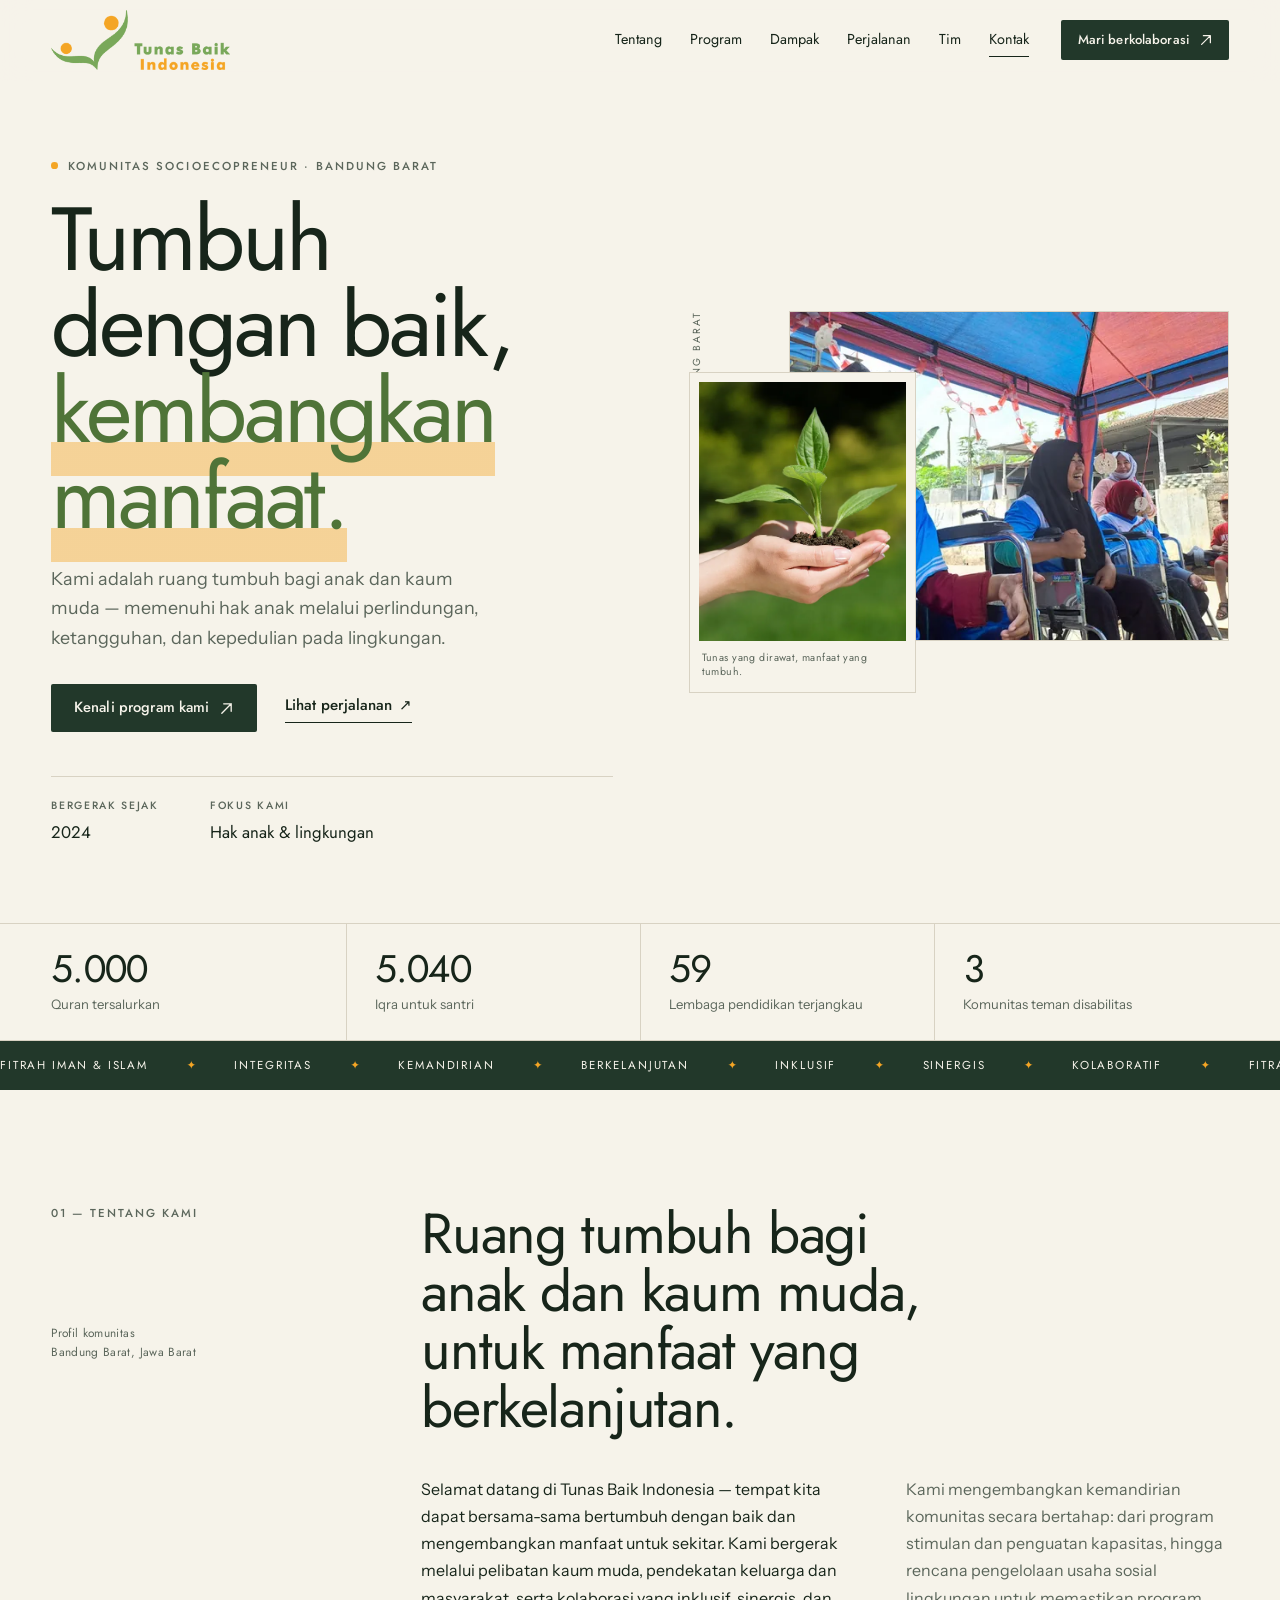
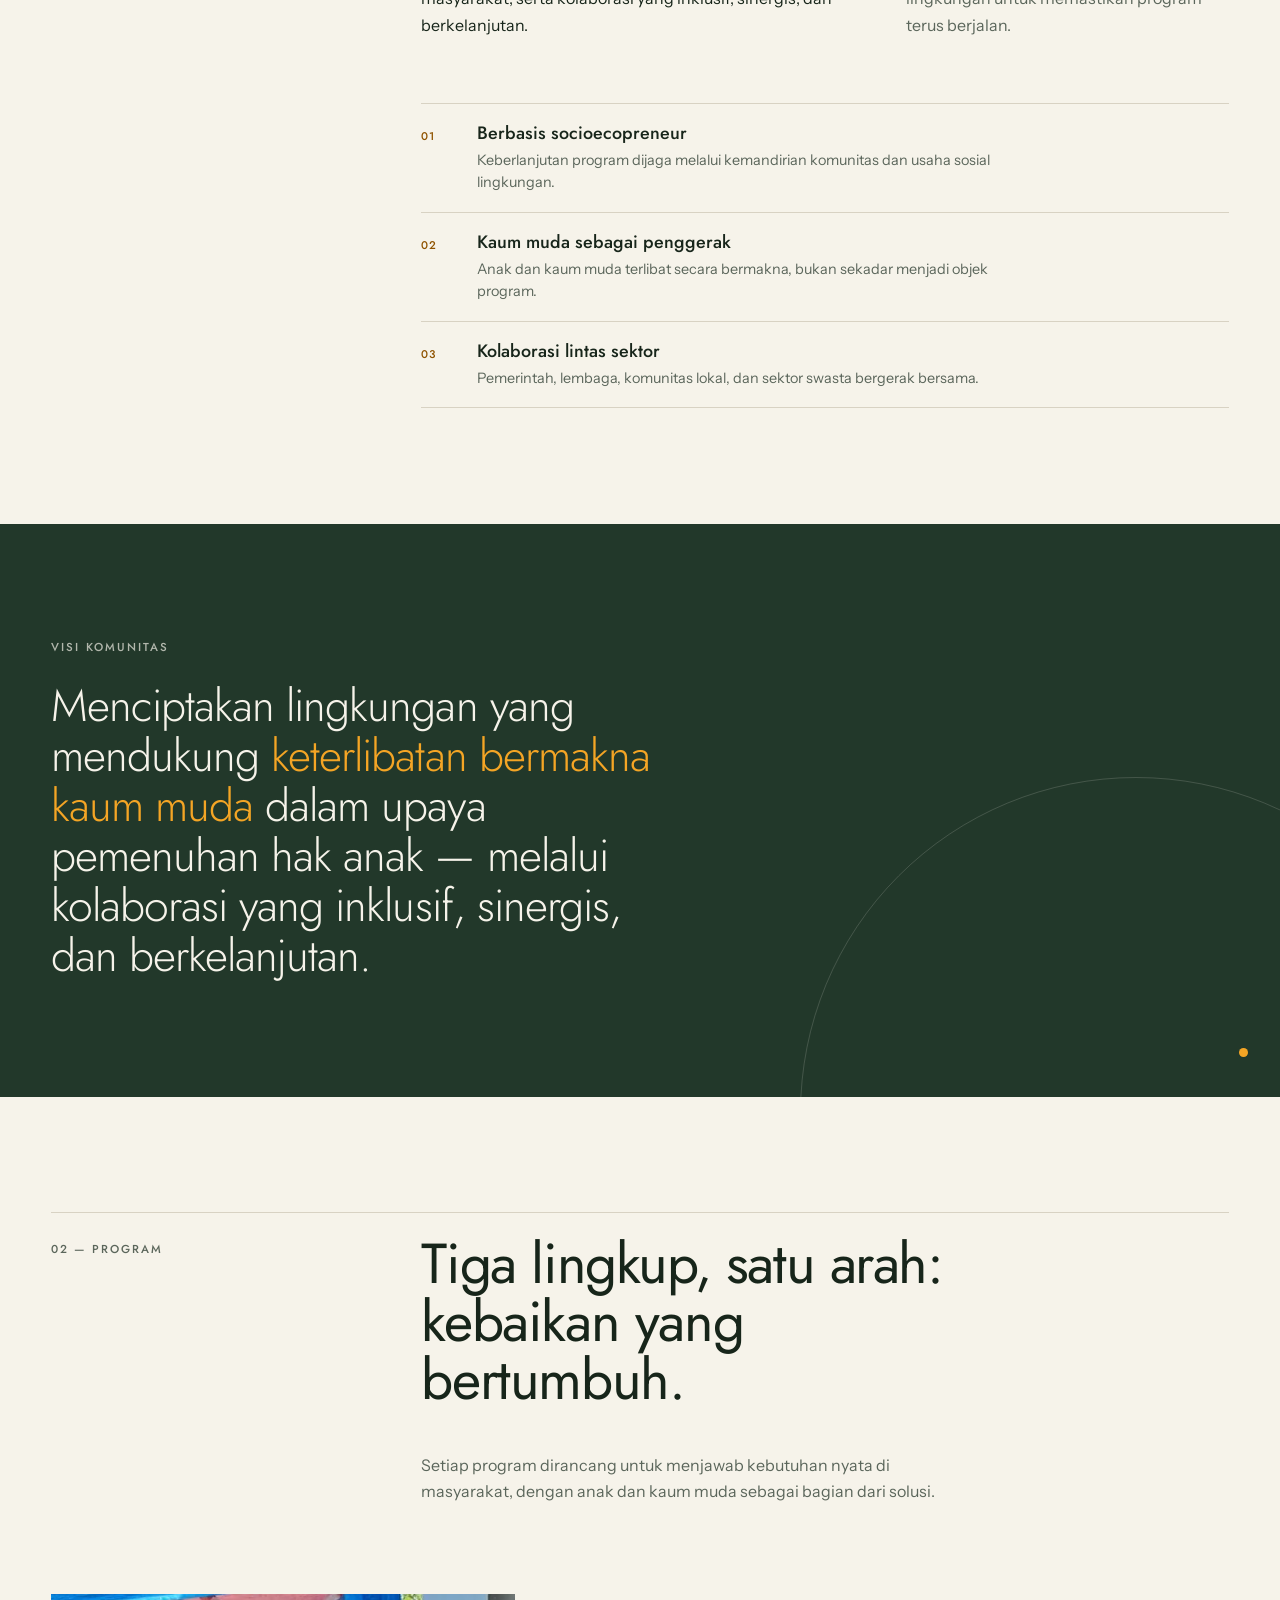
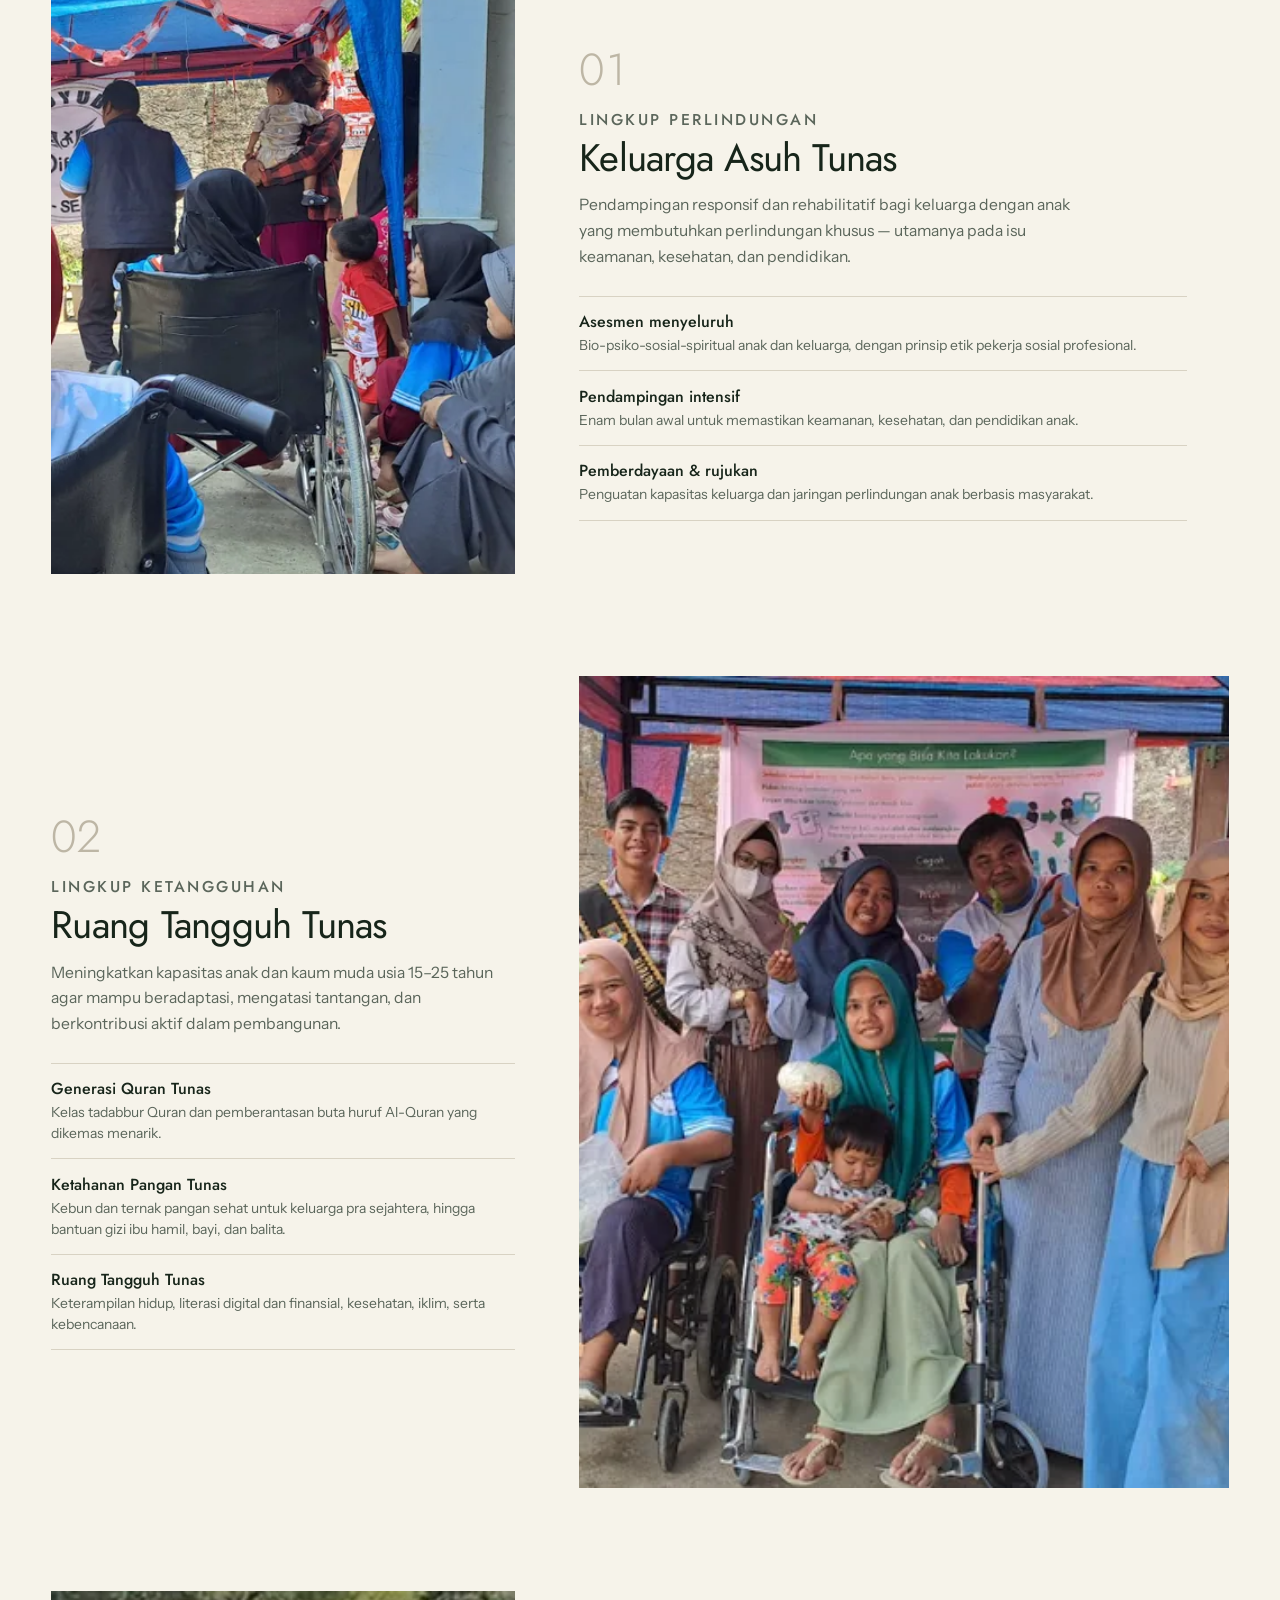
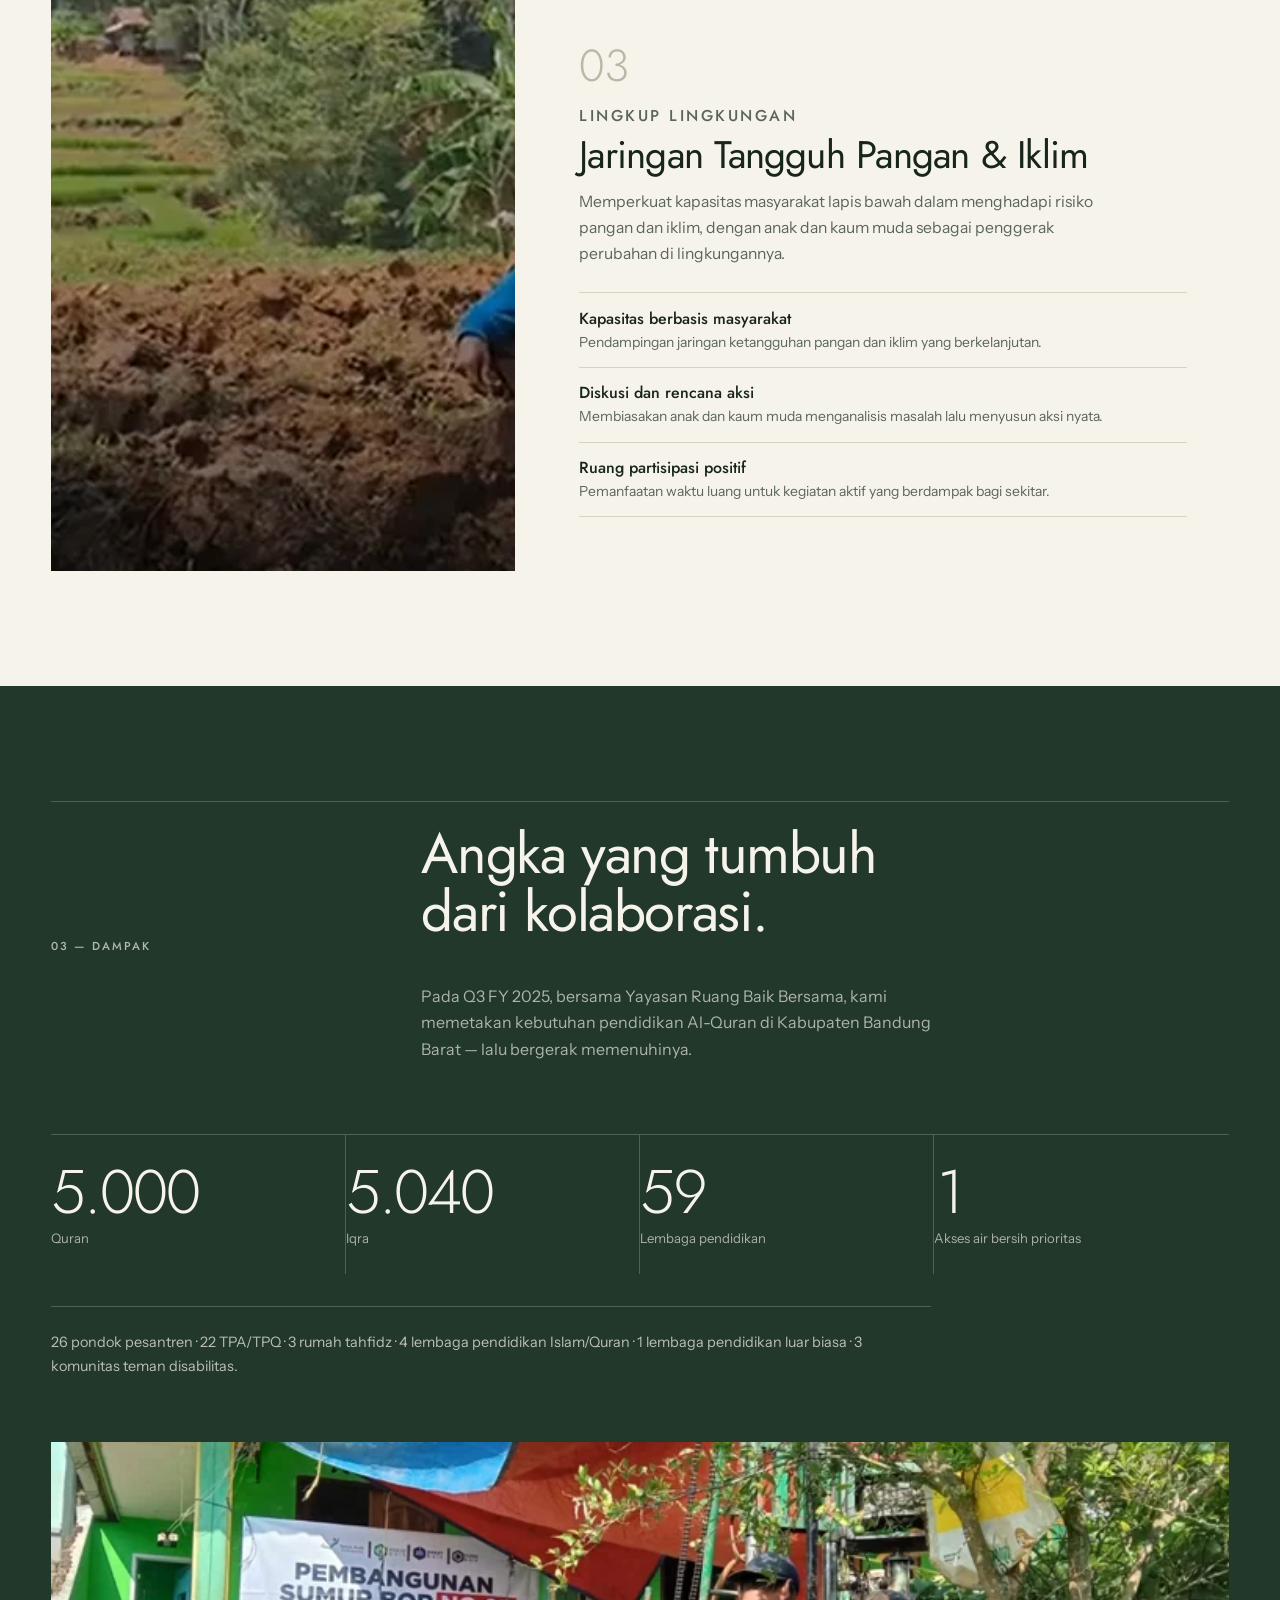
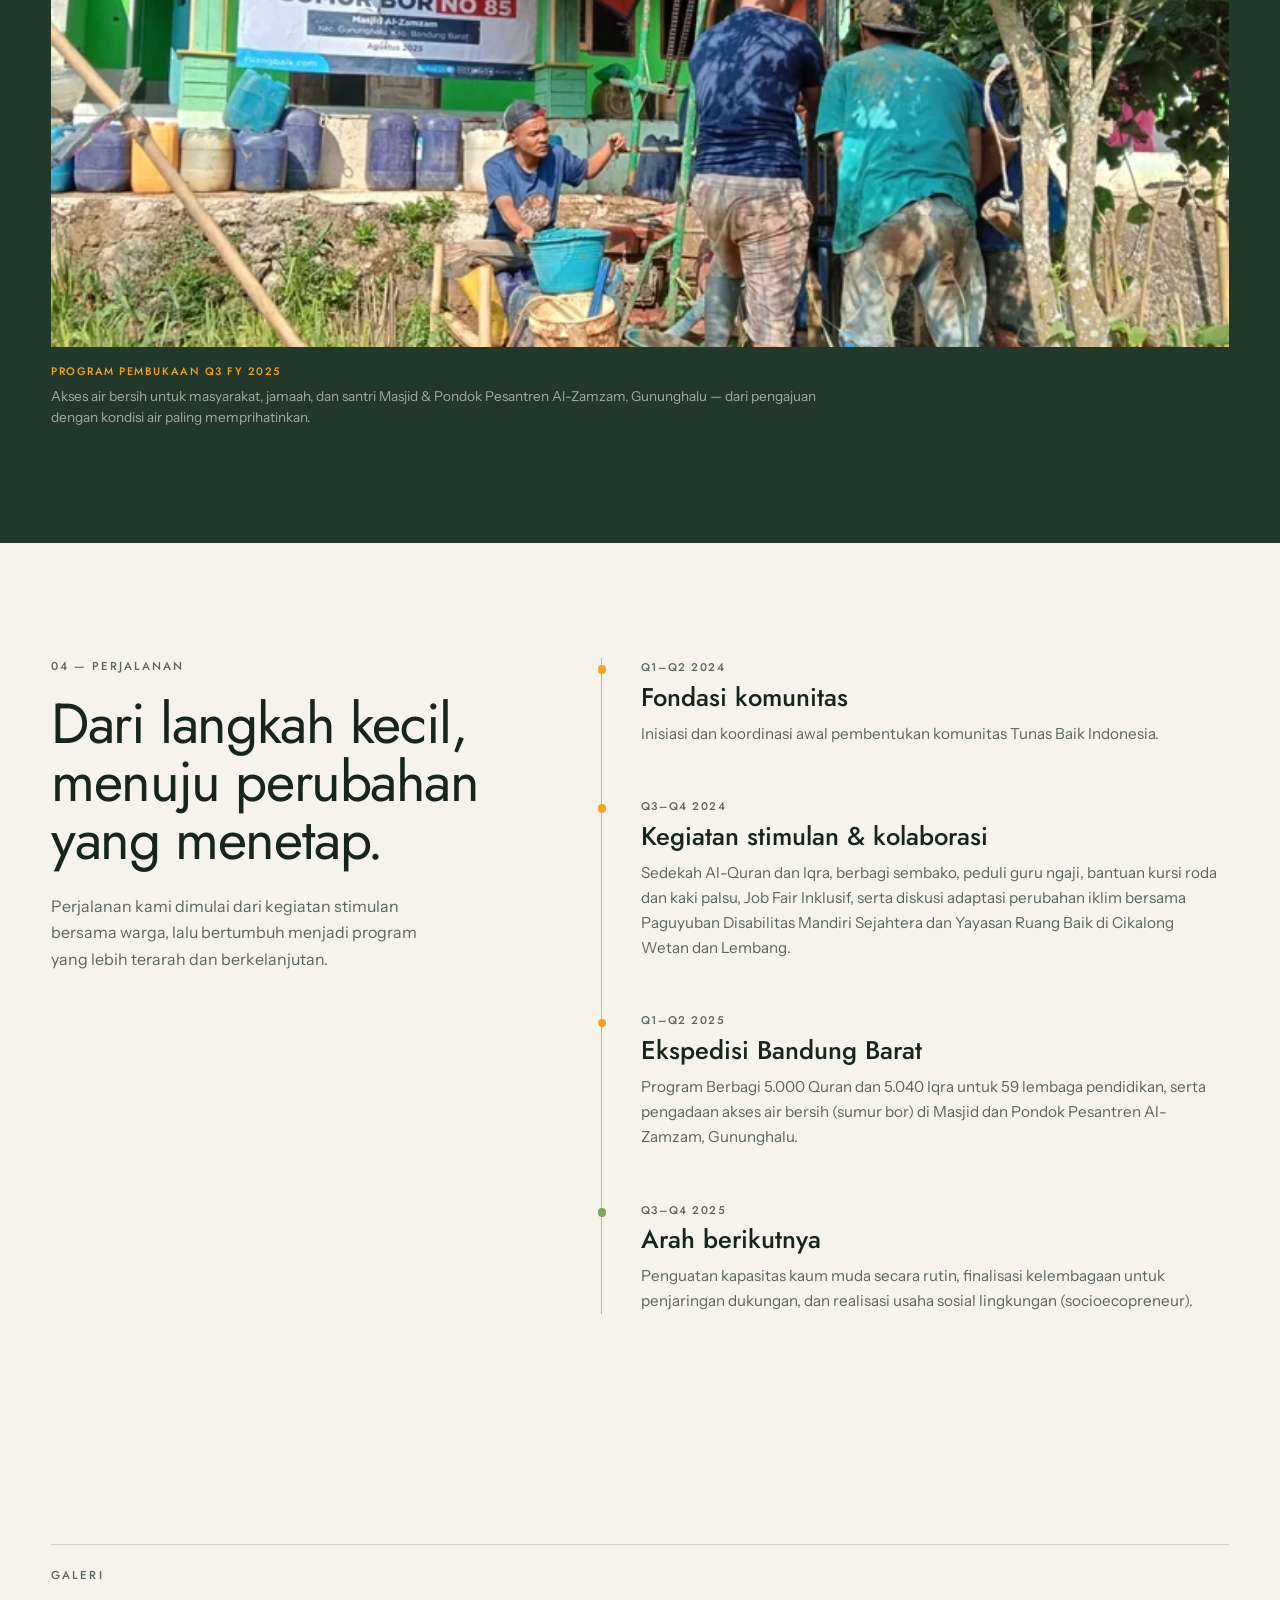
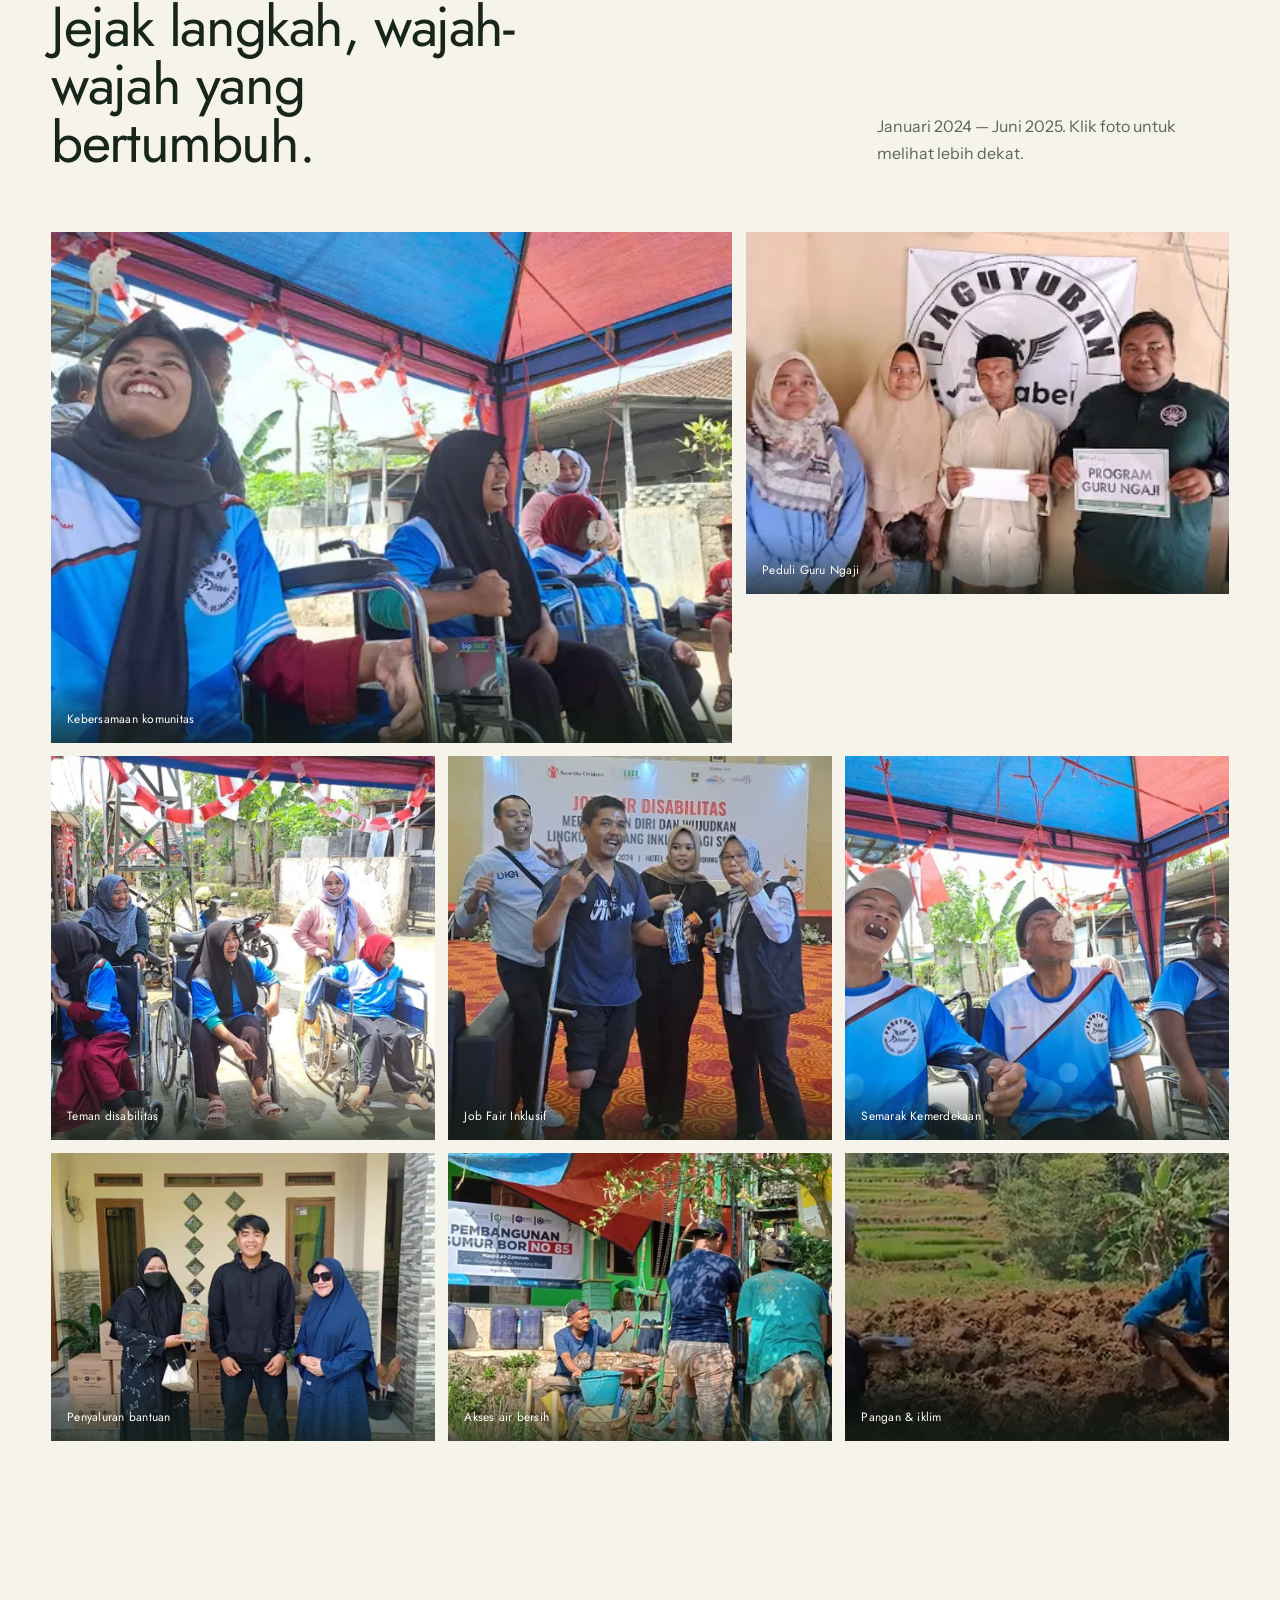
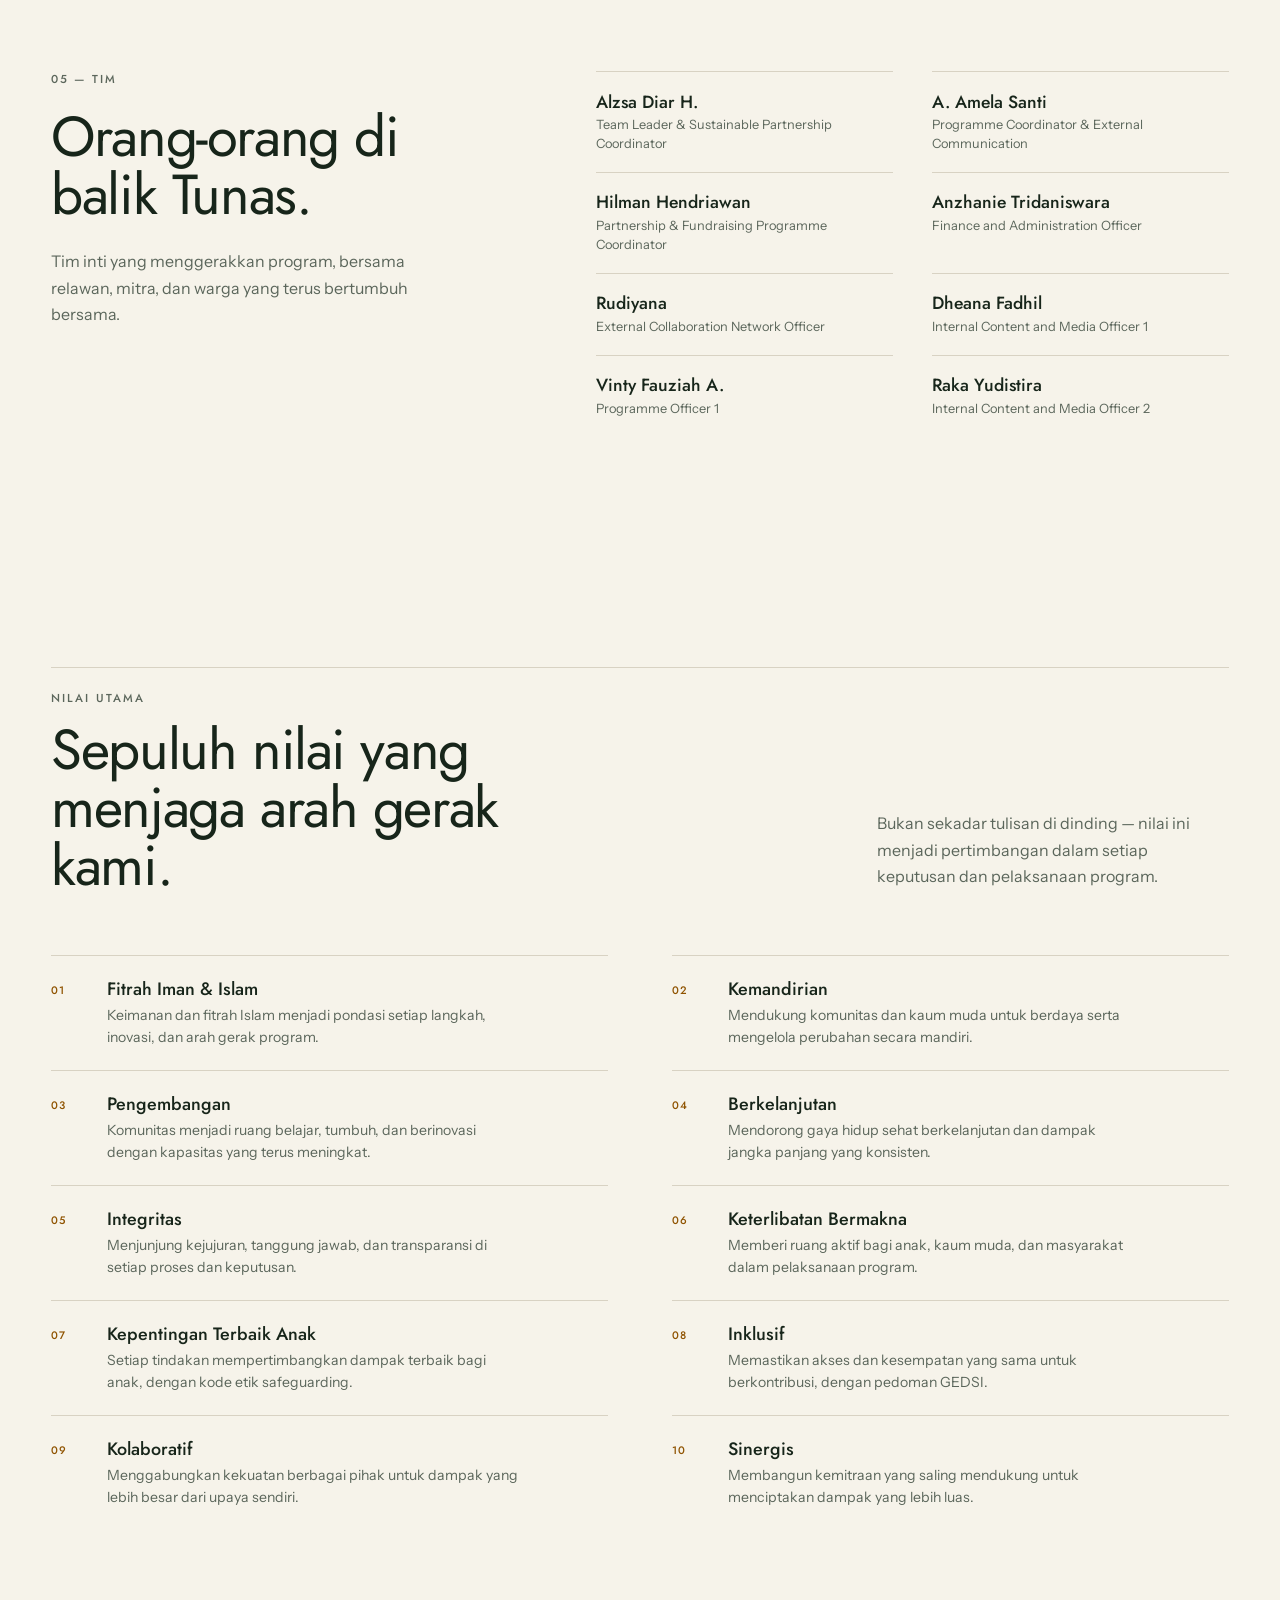
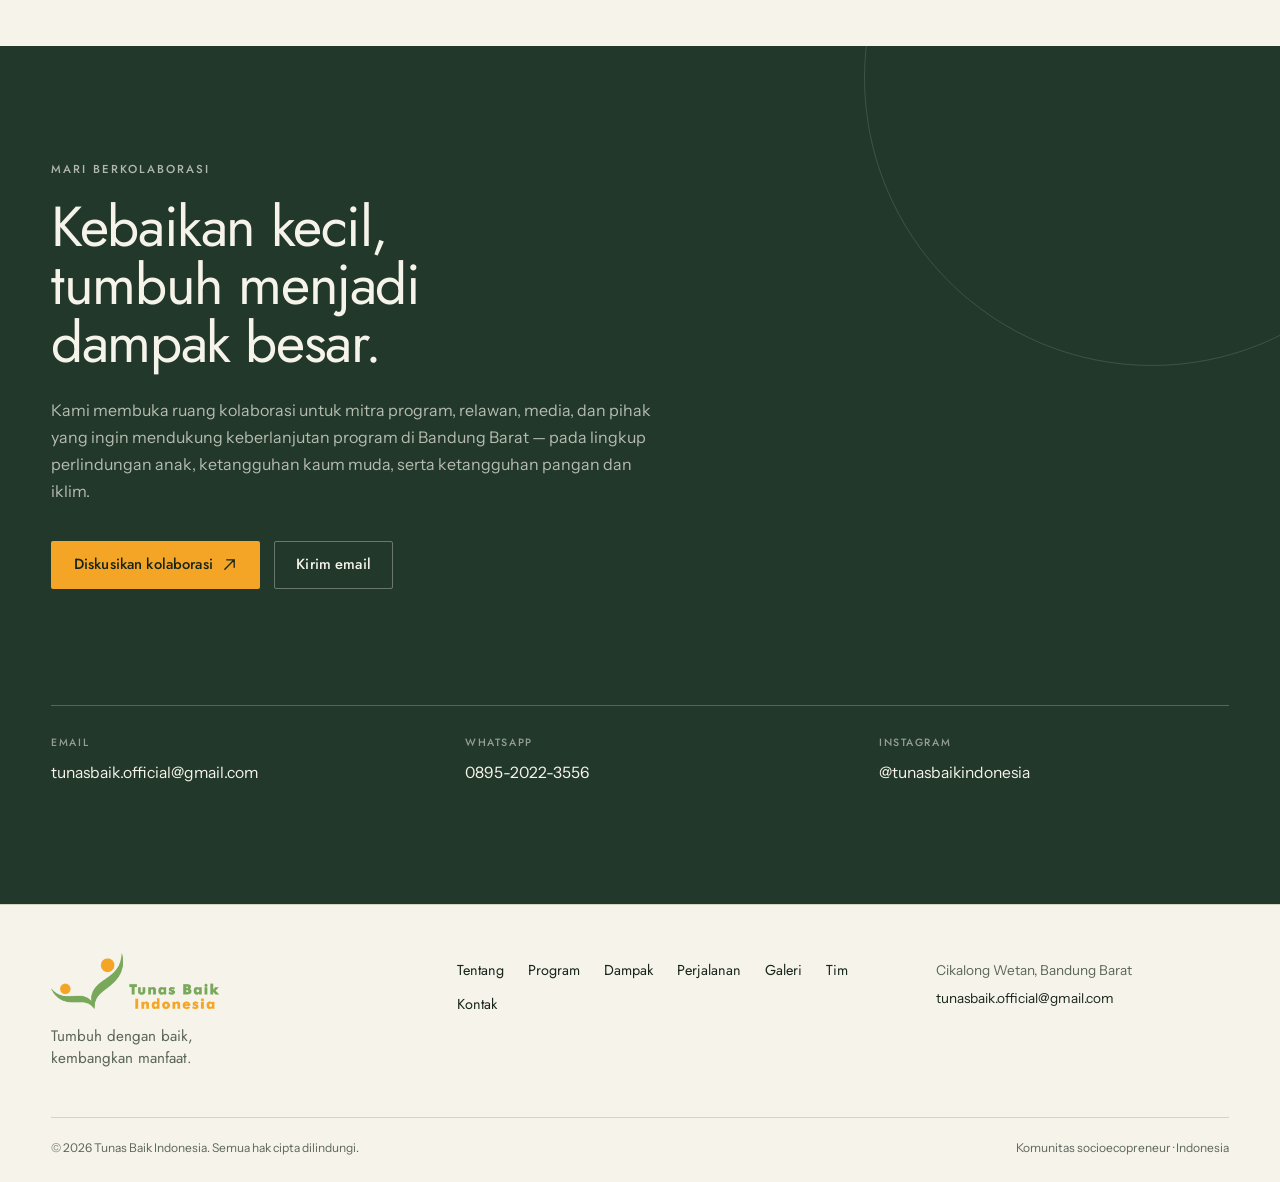
==== public/index.html @ ac9ce1c0 "first commit" ====
<!doctype html>
<html lang="id">
<head>
  <meta charset="utf-8">
  <meta name="viewport" content="width=device-width, initial-scale=1">
  <title>Tunas Baik Indonesia — Tumbuh dengan baik, kembangkan manfaat</title>
  <meta name="description" content="Tunas Baik Indonesia adalah komunitas berbasis socioecopreneur yang memenuhi hak anak di lingkup perlindungan, ketangguhan, dan lingkungan melalui pelibatan bermakna kaum muda di Bandung Barat.">
  <meta name="theme-color" content="#22382a">
  <meta name="author" content="Tunas Baik Indonesia">

  <meta property="og:type" content="website">
  <meta property="og:locale" content="id_ID">
  <meta property="og:title" content="Tunas Baik Indonesia — Tumbuh dengan baik, kembangkan manfaat">
  <meta property="og:description" content="Ruang tumbuh bagi anak dan kaum muda untuk manfaat yang berkelanjutan di Bandung Barat.">
  <meta property="og:image" content="assets/images/hero-main.webp">
  <meta name="twitter:card" content="summary_large_image">

  <link rel="icon" href="assets/icons/favicon.png" type="image/png">
  <link rel="apple-touch-icon" href="assets/icons/apple-touch-icon.png">
  <link rel="preload" href="assets/fonts/jost-latin.woff2" as="font" type="font/woff2" crossorigin>
  <link rel="preload" href="assets/fonts/instrument-sans-latin.woff2" as="font" type="font/woff2" crossorigin>
  <link rel="stylesheet" href="styles.css">
  <script>document.documentElement.classList.add('js');</script>
  <noscript>
    <style>
      @media (max-width: 960px) {
        .site-header { position: static; }
        .header-inner { height: auto; flex-wrap: wrap; padding-block: 0.9rem; }
        .nav {
          position: static;
          display: flex;
          flex-direction: row;
          flex-wrap: wrap;
          gap: 0.5rem 1.25rem;
          width: 100%;
          height: auto;
          margin: 0;
          padding: 0.85rem 0 0;
          overflow: visible;
          visibility: visible;
          opacity: 1;
          transform: none;
          background: transparent;
          border-top: 1px solid var(--line);
        }
        .nav a { width: auto; padding-block: 0.15rem; border-bottom: 0; font-size: 0.9rem; }
        .menu-toggle { display: none; }
        .header-actions .btn { display: none; }
      }
    </style>
  </noscript>

  <script type="application/ld+json">
  {
    "@context": "https://schema.org",
    "@type": "NGO",
    "name": "Tunas Baik Indonesia",
    "description": "Komunitas berbasis socioecopreneur yang berfokus pada pemenuhan hak anak di lingkup perlindungan, ketangguhan, dan lingkungan melalui pelibatan kaum muda.",
    "email": "tunasbaik.official@gmail.com",
    "foundingDate": "2024",
    "areaServed": "Kabupaten Bandung Barat, Jawa Barat, Indonesia",
    "sameAs": ["https://www.instagram.com/tunasbaikindonesia"]
  }
  </script>
</head>
<body>
  <a class="skip-link" href="#main">Lewati ke konten utama</a>

  <header class="site-header" id="site-header">
    <div class="container header-inner">
      <a class="brand" href="#top" aria-label="Tunas Baik Indonesia — kembali ke beranda">
        <img src="assets/images/logo.png" alt="Tunas Baik Indonesia" width="1200" height="401">
      </a>

      <nav class="nav" id="primary-nav" aria-label="Navigasi utama">
        <a href="#tentang">Tentang</a>
        <a href="#program">Program</a>
        <a href="#dampak">Dampak</a>
        <a href="#perjalanan">Perjalanan</a>
        <a href="#tim">Tim</a>
        <a href="#kontak">Kontak</a>
      </nav>

      <div class="header-actions">
        <a class="btn btn-primary btn-sm" href="#kontak">
          Mari berkolaborasi
          <svg width="14" height="14" viewBox="0 0 16 16" fill="none" aria-hidden="true"><path d="M3 13 13 3M5 3h8v8" stroke="currentColor" stroke-width="1.4" stroke-linecap="round" stroke-linejoin="round"/></svg>
        </a>
        <button class="menu-toggle" type="button" aria-expanded="false" aria-controls="primary-nav" aria-label="Buka menu navigasi">
          <span></span>
        </button>
      </div>
    </div>
  </header>

  <main id="main">
    <section class="hero" id="top">
      <div class="container hero-grid">
        <div class="hero-copy">
          <p class="eyebrow"><span class="eyebrow-dot" aria-hidden="true"></span>Komunitas socioecopreneur · Bandung Barat</p>
          <h1>Tumbuh dengan baik, <span class="accent">kembangkan manfaat.</span></h1>
          <p class="lead">Kami adalah ruang tumbuh bagi anak dan kaum muda — memenuhi hak anak melalui perlindungan, ketangguhan, dan kepedulian pada lingkungan.</p>
          <div class="hero-actions">
            <a class="btn btn-primary" href="#program">
              Kenali program kami
              <svg width="15" height="15" viewBox="0 0 16 16" fill="none" aria-hidden="true"><path d="M3 13 13 3M5 3h8v8" stroke="currentColor" stroke-width="1.4" stroke-linecap="round" stroke-linejoin="round"/></svg>
            </a>
            <a class="text-link" href="#perjalanan">Lihat perjalanan <span class="arrow" aria-hidden="true">↗</span></a>
          </div>
          <dl class="hero-facts">
            <div>
              <dt>Bergerak sejak</dt>
              <dd>2024</dd>
            </div>
            <div>
              <dt>Fokus kami</dt>
              <dd>Hak anak &amp; lingkungan</dd>
            </div>
          </dl>
        </div>

        <div class="hero-visual">
          <span class="hero-vertical" aria-hidden="true">Bandung Barat</span>
          <figure class="hero-photo">
            <img src="assets/images/hero-main.webp" alt="Anak-anak dan kaum muda bersama-sama dalam kegiatan komunitas di Bandung Barat" width="560" height="383" fetchpriority="high">
          </figure>
          <figure class="hero-accent">
            <img src="assets/images/seedling.webp" alt="Tunas muda yang dirawat di atas tanah" width="1000" height="667" loading="lazy">
            <figcaption>Tunas yang dirawat, manfaat yang tumbuh.</figcaption>
          </figure>
        </div>
      </div>
    </section>

    <section class="stats" aria-label="Capaian singkat komunitas">
      <div class="container stats-inner">
        <div class="stat">
          <strong>5.000</strong>
          <span>Quran tersalurkan</span>
        </div>
        <div class="stat">
          <strong>5.040</strong>
          <span>Iqra untuk santri</span>
        </div>
        <div class="stat">
          <strong>59</strong>
          <span>Lembaga pendidikan terjangkau</span>
        </div>
        <div class="stat">
          <strong>3</strong>
          <span>Komunitas teman disabilitas</span>
        </div>
      </div>
    </section>

    <div class="ticker" aria-hidden="true">
      <div class="ticker-track">
        <div class="ticker-group">
          <span>Fitrah Iman &amp; Islam</span><i>✦</i>
          <span>Integritas</span><i>✦</i>
          <span>Kemandirian</span><i>✦</i>
          <span>Berkelanjutan</span><i>✦</i>
          <span>Inklusif</span><i>✦</i>
          <span>Sinergis</span><i>✦</i>
          <span>Kolaboratif</span><i>✦</i>
        </div>
        <div class="ticker-group">
          <span>Fitrah Iman &amp; Islam</span><i>✦</i>
          <span>Integritas</span><i>✦</i>
          <span>Kemandirian</span><i>✦</i>
          <span>Berkelanjutan</span><i>✦</i>
          <span>Inklusif</span><i>✦</i>
          <span>Sinergis</span><i>✦</i>
          <span>Kolaboratif</span><i>✦</i>
        </div>
      </div>
    </div>

    <section class="section about" id="tentang">
      <div class="container">
        <div class="about-grid">
          <div class="about-aside" data-reveal>
            <p class="eyebrow">01 — Tentang kami</p>
            <p class="about-note">Profil komunitas<br>Bandung Barat, Jawa Barat</p>
          </div>

          <div class="about-main">
            <h2 class="display" data-reveal>Ruang tumbuh bagi anak dan kaum muda, untuk manfaat yang berkelanjutan.</h2>
            <div class="about-copy" data-reveal data-reveal-delay="1">
              <p>Selamat datang di Tunas Baik Indonesia — tempat kita dapat bersama-sama bertumbuh dengan baik dan mengembangkan manfaat untuk sekitar. Kami bergerak melalui pelibatan kaum muda, pendekatan keluarga dan masyarakat, serta kolaborasi yang inklusif, sinergis, dan berkelanjutan.</p>
              <p>Kami mengembangkan kemandirian komunitas secara bertahap: dari program stimulan dan penguatan kapasitas, hingga rencana pengelolaan usaha sosial lingkungan untuk memastikan program terus berjalan.</p>
            </div>

            <ul class="approach" data-reveal data-reveal-delay="2">
              <li>
                <span>01</span>
                <div>
                  <h3>Berbasis socioecopreneur</h3>
                  <p>Keberlanjutan program dijaga melalui kemandirian komunitas dan usaha sosial lingkungan.</p>
                </div>
              </li>
              <li>
                <span>02</span>
                <div>
                  <h3>Kaum muda sebagai penggerak</h3>
                  <p>Anak dan kaum muda terlibat secara bermakna, bukan sekadar menjadi objek program.</p>
                </div>
              </li>
              <li>
                <span>03</span>
                <div>
                  <h3>Kolaborasi lintas sektor</h3>
                  <p>Pemerintah, lembaga, komunitas lokal, dan sektor swasta bergerak bersama.</p>
                </div>
              </li>
            </ul>
          </div>
        </div>
      </div>
    </section>

    <section class="vision" aria-labelledby="vision-title">
      <div class="container vision-inner" data-reveal>
        <p class="eyebrow eyebrow-light" id="vision-title">Visi komunitas</p>
        <blockquote>
          Menciptakan lingkungan yang mendukung <span class="accent-light">keterlibatan bermakna kaum muda</span> dalam upaya pemenuhan hak anak — melalui kolaborasi yang inklusif, sinergis, dan berkelanjutan.
        </blockquote>
      </div>
    </section>

    <section class="section focus" id="program">
      <div class="container">
        <div class="section-head" data-reveal>
          <p class="eyebrow">02 — Program</p>
          <h2 class="display">Tiga lingkup, satu arah: kebaikan yang bertumbuh.</h2>
          <p class="section-intro">Setiap program dirancang untuk menjawab kebutuhan nyata di masyarakat, dengan anak dan kaum muda sebagai bagian dari solusi.</p>
        </div>

        <div class="focus-list">
          <article class="focus-item" data-reveal>
            <figure class="focus-media">
              <img src="assets/images/focus-protection.webp" alt="Pendampingan keluarga dan anak dalam kegiatan komunitas" width="413" height="560" loading="lazy">
            </figure>
            <div class="focus-body">
              <span class="index" aria-hidden="true">01</span>
              <p class="kicker">Lingkup perlindungan</p>
              <h3>Keluarga Asuh Tunas</h3>
              <p>Pendampingan responsif dan rehabilitatif bagi keluarga dengan anak yang membutuhkan perlindungan khusus — utamanya pada isu keamanan, kesehatan, dan pendidikan.</p>
              <ul class="program-list">
                <li>
                  <b>Asesmen menyeluruh</b>
                  <span>Bio-psiko-sosial-spiritual anak dan keluarga, dengan prinsip etik pekerja sosial profesional.</span>
                </li>
                <li>
                  <b>Pendampingan intensif</b>
                  <span>Enam bulan awal untuk memastikan keamanan, kesehatan, dan pendidikan anak.</span>
                </li>
                <li>
                  <b>Pemberdayaan &amp; rujukan</b>
                  <span>Penguatan kapasitas keluarga dan jaringan perlindungan anak berbasis masyarakat.</span>
                </li>
              </ul>
            </div>
          </article>

          <article class="focus-item" data-reveal>
            <figure class="focus-media">
              <img src="assets/images/focus-resilience.webp" alt="Kebersamaan warga dan relawan dalam kegiatan komunitas di Bandung Barat" width="798" height="458" loading="lazy">
            </figure>
            <div class="focus-body">
              <span class="index" aria-hidden="true">02</span>
              <p class="kicker">Lingkup ketangguhan</p>
              <h3>Ruang Tangguh Tunas</h3>
              <p>Meningkatkan kapasitas anak dan kaum muda usia 15–25 tahun agar mampu beradaptasi, mengatasi tantangan, dan berkontribusi aktif dalam pembangunan.</p>
              <ul class="program-list">
                <li>
                  <b>Generasi Quran Tunas</b>
                  <span>Kelas tadabbur Quran dan pemberantasan buta huruf Al-Quran yang dikemas menarik.</span>
                </li>
                <li>
                  <b>Ketahanan Pangan Tunas</b>
                  <span>Kebun dan ternak pangan sehat untuk keluarga pra sejahtera, hingga bantuan gizi ibu hamil, bayi, dan balita.</span>
                </li>
                <li>
                  <b>Ruang Tangguh Tunas</b>
                  <span>Keterampilan hidup, literasi digital dan finansial, kesehatan, iklim, serta kebencanaan.</span>
                </li>
              </ul>
            </div>
          </article>

          <article class="focus-item" data-reveal>
            <figure class="focus-media">
              <img src="assets/images/focus-environment.webp" alt="Lanskap sawah dan perkebunan di Bandung Barat" width="486" height="329" loading="lazy">
            </figure>
            <div class="focus-body">
              <span class="index" aria-hidden="true">03</span>
              <p class="kicker">Lingkup lingkungan</p>
              <h3>Jaringan Tangguh Pangan &amp; Iklim</h3>
              <p>Memperkuat kapasitas masyarakat lapis bawah dalam menghadapi risiko pangan dan iklim, dengan anak dan kaum muda sebagai penggerak perubahan di lingkungannya.</p>
              <ul class="program-list">
                <li>
                  <b>Kapasitas berbasis masyarakat</b>
                  <span>Pendampingan jaringan ketangguhan pangan dan iklim yang berkelanjutan.</span>
                </li>
                <li>
                  <b>Diskusi dan rencana aksi</b>
                  <span>Membiasakan anak dan kaum muda menganalisis masalah lalu menyusun aksi nyata.</span>
                </li>
                <li>
                  <b>Ruang partisipasi positif</b>
                  <span>Pemanfaatan waktu luang untuk kegiatan aktif yang berdampak bagi sekitar.</span>
                </li>
              </ul>
            </div>
          </article>
        </div>
      </div>
    </section>

    <section class="impact" id="dampak">
      <div class="container">
        <div class="impact-head" data-reveal>
          <p class="eyebrow eyebrow-light">03 — Dampak</p>
          <h2 class="display">Angka yang tumbuh dari kolaborasi.</h2>
          <p class="section-intro section-intro-light">Pada Q3 FY 2025, bersama Yayasan Ruang Baik Bersama, kami memetakan kebutuhan pendidikan Al-Quran di Kabupaten Bandung Barat — lalu bergerak memenuhinya.</p>
        </div>

        <div class="impact-grid" data-reveal>
          <div class="impact-stat">
            <strong>5.000</strong>
            <span>Quran</span>
          </div>
          <div class="impact-stat">
            <strong>5.040</strong>
            <span>Iqra</span>
          </div>
          <div class="impact-stat">
            <strong>59</strong>
            <span>Lembaga pendidikan</span>
          </div>
          <div class="impact-stat">
            <strong>1</strong>
            <span>Akses air bersih prioritas</span>
          </div>
        </div>

        <p class="impact-note" data-reveal>26 pondok pesantren · 22 TPA/TPQ · 3 rumah tahfidz · 4 lembaga pendidikan Islam/Quran · 1 lembaga pendidikan luar biasa · 3 komunitas teman disabilitas.</p>

        <figure class="impact-media" data-reveal>
          <img src="assets/images/water.webp" alt="Proses pembangunan sumur bor untuk akses air bersih di Gununghalu, Bandung Barat" width="752" height="335" loading="lazy">
          <figcaption>
            <span>Program pembukaan Q3 FY 2025</span>
            Akses air bersih untuk masyarakat, jamaah, dan santri Masjid &amp; Pondok Pesantren Al-Zamzam, Gununghalu — dari pengajuan dengan kondisi air paling memprihatinkan.
          </figcaption>
        </figure>
      </div>
    </section>

    <section class="section journey" id="perjalanan">
      <div class="container journey-grid">
        <div class="journey-aside" data-reveal>
          <p class="eyebrow">04 — Perjalanan</p>
          <h2 class="display">Dari langkah kecil, menuju perubahan yang menetap.</h2>
          <p class="section-intro">Perjalanan kami dimulai dari kegiatan stimulan bersama warga, lalu bertumbuh menjadi program yang lebih terarah dan berkelanjutan.</p>
        </div>

        <ol class="timeline">
          <li data-reveal>
            <time>Q1–Q2 2024</time>
            <h3>Fondasi komunitas</h3>
            <p>Inisiasi dan koordinasi awal pembentukan komunitas Tunas Baik Indonesia.</p>
          </li>
          <li data-reveal>
            <time>Q3–Q4 2024</time>
            <h3>Kegiatan stimulan &amp; kolaborasi</h3>
            <p>Sedekah Al-Quran dan Iqra, berbagi sembako, peduli guru ngaji, bantuan kursi roda dan kaki palsu, Job Fair Inklusif, serta diskusi adaptasi perubahan iklim bersama Paguyuban Disabilitas Mandiri Sejahtera dan Yayasan Ruang Baik di Cikalong Wetan dan Lembang.</p>
          </li>
          <li data-reveal>
            <time>Q1–Q2 2025</time>
            <h3>Ekspedisi Bandung Barat</h3>
            <p>Program Berbagi 5.000 Quran dan 5.040 Iqra untuk 59 lembaga pendidikan, serta pengadaan akses air bersih (sumur bor) di Masjid dan Pondok Pesantren Al-Zamzam, Gununghalu.</p>
          </li>
          <li data-reveal>
            <time>Q3–Q4 2025</time>
            <h3>Arah berikutnya</h3>
            <p>Penguatan kapasitas kaum muda secara rutin, finalisasi kelembagaan untuk penjaringan dukungan, dan realisasi usaha sosial lingkungan (socioecopreneur).</p>
          </li>
        </ol>
      </div>
    </section>

    <section class="section gallery" id="galeri">
      <div class="container">
        <div class="section-head section-head-split" data-reveal>
          <div>
            <p class="eyebrow">Galeri</p>
            <h2 class="display">Jejak langkah, wajah-wajah yang bertumbuh.</h2>
          </div>
          <p class="section-intro">Januari 2024 — Juni 2025. Klik foto untuk melihat lebih dekat.</p>
        </div>

        <div class="gallery-grid">
          <button class="gallery-item" type="button" data-full="assets/images/hero-main.webp" data-alt="Kebersamaan anak dan kaum muda dalam kegiatan komunitas" data-caption="Kebersamaan komunitas — Bandung Barat" aria-label="Perbesar foto: Kebersamaan komunitas" data-reveal>
            <img src="assets/images/hero-main.webp" alt="" width="560" height="383" loading="lazy">
            <span class="gallery-caption">Kebersamaan komunitas</span>
          </button>
          <button class="gallery-item" type="button" data-full="assets/images/gallery-01.webp" data-alt="Penyerahan bantuan untuk guru ngaji" data-caption="Peduli Guru Ngaji — Cikalong Wetan" aria-label="Perbesar foto: Peduli Guru Ngaji" data-reveal>
            <img src="assets/images/gallery-01.webp" alt="" width="353" height="358" loading="lazy">
            <span class="gallery-caption">Peduli Guru Ngaji</span>
          </button>
          <button class="gallery-item" type="button" data-full="assets/images/gallery-02.webp" data-alt="Kegiatan bersama teman disabilitas" data-caption="Bersama Paguyuban Disabilitas Mandiri Sejahtera" aria-label="Perbesar foto: Bersama teman disabilitas" data-reveal>
            <img src="assets/images/gallery-02.webp" alt="" width="483" height="439" loading="lazy">
            <span class="gallery-caption">Teman disabilitas</span>
          </button>
          <button class="gallery-item" type="button" data-full="assets/images/gallery-03.webp" data-alt="Job Fair Inklusif di Lembang" data-caption="Job Fair Inklusif — Lembang" aria-label="Perbesar foto: Job Fair Inklusif" data-reveal>
            <img src="assets/images/gallery-03.webp" alt="" width="389" height="604" loading="lazy">
            <span class="gallery-caption">Job Fair Inklusif</span>
          </button>
          <button class="gallery-item" type="button" data-full="assets/images/gallery-04.webp" data-alt="Warga dan relawan tersenyum bersama" data-caption="Semarak Hari Kemerdekaan — Cikalong Wetan" aria-label="Perbesar foto: Semarak Hari Kemerdekaan" data-reveal>
            <img src="assets/images/gallery-04.webp" alt="" width="552" height="390" loading="lazy">
            <span class="gallery-caption">Semarak Kemerdekaan</span>
          </button>
          <button class="gallery-item" type="button" data-full="assets/images/gallery-05.webp" data-alt="Penyaluran bantuan bersama warga" data-caption="Penyaluran bantuan — Bandung Barat" aria-label="Perbesar foto: Penyaluran bantuan" data-reveal>
            <img src="assets/images/gallery-05.webp" alt="" width="463" height="618" loading="lazy">
            <span class="gallery-caption">Penyaluran bantuan</span>
          </button>
          <button class="gallery-item" type="button" data-full="assets/images/water.webp" data-alt="Pembangunan sumur bor untuk akses air bersih" data-caption="Akses air bersih — Gununghalu" aria-label="Perbesar foto: Akses air bersih" data-reveal>
            <img src="assets/images/water.webp" alt="" width="752" height="335" loading="lazy">
            <span class="gallery-caption">Akses air bersih</span>
          </button>
          <button class="gallery-item" type="button" data-full="assets/images/focus-environment.webp" data-alt="Sawah dan perkebunan warga Bandung Barat" data-caption="Ketangguhan pangan &amp; iklim — Bandung Barat" aria-label="Perbesar foto: Ketangguhan pangan dan iklim" data-reveal>
            <img src="assets/images/focus-environment.webp" alt="" width="486" height="329" loading="lazy">
            <span class="gallery-caption">Pangan &amp; iklim</span>
          </button>
        </div>
      </div>
    </section>

    <section class="section team" id="tim">
      <div class="container team-grid">
        <div class="team-intro" data-reveal>
          <p class="eyebrow">05 — Tim</p>
          <h2 class="display">Orang-orang di balik Tunas.</h2>
          <p class="section-intro">Tim inti yang menggerakkan program, bersama relawan, mitra, dan warga yang terus bertumbuh bersama.</p>
        </div>

        <ul class="team-list" data-reveal>
          <li>
            <b>Alzsa Diar H.</b>
            <span>Team Leader &amp; Sustainable Partnership Coordinator</span>
          </li>
          <li>
            <b>A. Amela Santi</b>
            <span>Programme Coordinator &amp; External Communication</span>
          </li>
          <li>
            <b>Hilman Hendriawan</b>
            <span>Partnership &amp; Fundraising Programme Coordinator</span>
          </li>
          <li>
            <b>Anzhanie Tridaniswara</b>
            <span>Finance and Administration Officer</span>
          </li>
          <li>
            <b>Rudiyana</b>
            <span>External Collaboration Network Officer</span>
          </li>
          <li>
            <b>Dheana Fadhil</b>
            <span>Internal Content and Media Officer 1</span>
          </li>
          <li>
            <b>Vinty Fauziah A.</b>
            <span>Programme Officer 1</span>
          </li>
          <li>
            <b>Raka Yudistira</b>
            <span>Internal Content and Media Officer 2</span>
          </li>
        </ul>
      </div>
    </section>

    <section class="section values" id="nilai">
      <div class="container">
        <div class="section-head section-head-split" data-reveal>
          <div>
            <p class="eyebrow">Nilai utama</p>
            <h2 class="display">Sepuluh nilai yang menjaga arah gerak kami.</h2>
          </div>
          <p class="section-intro">Bukan sekadar tulisan di dinding — nilai ini menjadi pertimbangan dalam setiap keputusan dan pelaksanaan program.</p>
        </div>

        <ol class="values-grid">
          <li class="value" data-reveal>
            <span class="num">01</span>
            <div>
              <h3>Fitrah Iman &amp; Islam</h3>
              <p>Keimanan dan fitrah Islam menjadi pondasi setiap langkah, inovasi, dan arah gerak program.</p>
            </div>
          </li>
          <li class="value" data-reveal>
            <span class="num">02</span>
            <div>
              <h3>Kemandirian</h3>
              <p>Mendukung komunitas dan kaum muda untuk berdaya serta mengelola perubahan secara mandiri.</p>
            </div>
          </li>
          <li class="value" data-reveal>
            <span class="num">03</span>
            <div>
              <h3>Pengembangan</h3>
              <p>Komunitas menjadi ruang belajar, tumbuh, dan berinovasi dengan kapasitas yang terus meningkat.</p>
            </div>
          </li>
          <li class="value" data-reveal>
            <span class="num">04</span>
            <div>
              <h3>Berkelanjutan</h3>
              <p>Mendorong gaya hidup sehat berkelanjutan dan dampak jangka panjang yang konsisten.</p>
            </div>
          </li>
          <li class="value" data-reveal>
            <span class="num">05</span>
            <div>
              <h3>Integritas</h3>
              <p>Menjunjung kejujuran, tanggung jawab, dan transparansi di setiap proses dan keputusan.</p>
            </div>
          </li>
          <li class="value" data-reveal>
            <span class="num">06</span>
            <div>
              <h3>Keterlibatan Bermakna</h3>
              <p>Memberi ruang aktif bagi anak, kaum muda, dan masyarakat dalam pelaksanaan program.</p>
            </div>
          </li>
          <li class="value" data-reveal>
            <span class="num">07</span>
            <div>
              <h3>Kepentingan Terbaik Anak</h3>
              <p>Setiap tindakan mempertimbangkan dampak terbaik bagi anak, dengan kode etik safeguarding.</p>
            </div>
          </li>
          <li class="value" data-reveal>
            <span class="num">08</span>
            <div>
              <h3>Inklusif</h3>
              <p>Memastikan akses dan kesempatan yang sama untuk berkontribusi, dengan pedoman GEDSI.</p>
            </div>
          </li>
          <li class="value" data-reveal>
            <span class="num">09</span>
            <div>
              <h3>Kolaboratif</h3>
              <p>Menggabungkan kekuatan berbagai pihak untuk dampak yang lebih besar dari upaya sendiri.</p>
            </div>
          </li>
          <li class="value" data-reveal>
            <span class="num">10</span>
            <div>
              <h3>Sinergis</h3>
              <p>Membangun kemitraan yang saling mendukung untuk menciptakan dampak yang lebih luas.</p>
            </div>
          </li>
        </ol>
      </div>
    </section>

    <section class="contact" id="kontak">
      <div class="container contact-inner">
        <div class="contact-copy" data-reveal>
          <p class="eyebrow eyebrow-light">Mari berkolaborasi</p>
          <h2 class="display">Kebaikan kecil, tumbuh menjadi dampak besar.</h2>
          <p class="contact-lead">Kami membuka ruang kolaborasi untuk mitra program, relawan, media, dan pihak yang ingin mendukung keberlanjutan program di Bandung Barat — pada lingkup perlindungan anak, ketangguhan kaum muda, serta ketangguhan pangan dan iklim.</p>
          <div class="contact-actions">
            <a class="btn btn-amber" href="https://wa.me/6289520223556?text=Halo%20Tunas%20Baik%2C%20saya%20ingin%20berdiskusi%20tentang%20kolaborasi." target="_blank" rel="noopener">
              Diskusikan kolaborasi
              <svg width="15" height="15" viewBox="0 0 16 16" fill="none" aria-hidden="true"><path d="M3 13 13 3M5 3h8v8" stroke="currentColor" stroke-width="1.4" stroke-linecap="round" stroke-linejoin="round"/></svg>
            </a>
            <a class="btn btn-ghost-light" href="mailto:tunasbaik.official@gmail.com?subject=Kolaborasi%20bersama%20Tunas%20Baik%20Indonesia">
              Kirim email
            </a>
          </div>
        </div>

        <div class="contact-meta" data-reveal>
          <div>
            <span>Email</span>
            <a href="mailto:tunasbaik.official@gmail.com">tunasbaik.official@gmail.com</a>
          </div>
          <div>
            <span>WhatsApp</span>
            <a href="https://wa.me/6289520223556" target="_blank" rel="noopener">0895-2022-3556</a>
          </div>
          <div>
            <span>Instagram</span>
            <a href="https://www.instagram.com/tunasbaikindonesia" target="_blank" rel="noopener">@tunasbaikindonesia</a>
          </div>
        </div>
      </div>
    </section>
  </main>

  <footer class="footer">
    <div class="container footer-inner">
      <div class="footer-brand">
        <a href="#top" aria-label="Tunas Baik Indonesia — kembali ke beranda">
          <img src="assets/images/logo.png" alt="Tunas Baik Indonesia" width="1200" height="401" loading="lazy">
        </a>
        <p>Tumbuh dengan baik,<br>kembangkan manfaat.</p>
      </div>

      <nav class="footer-nav" aria-label="Navigasi footer">
        <a href="#tentang">Tentang</a>
        <a href="#program">Program</a>
        <a href="#dampak">Dampak</a>
        <a href="#perjalanan">Perjalanan</a>
        <a href="#galeri">Galeri</a>
        <a href="#tim">Tim</a>
        <a href="#kontak">Kontak</a>
      </nav>

      <div class="footer-contact">
        <span>Cikalong Wetan, Bandung Barat</span>
        <a href="mailto:tunasbaik.official@gmail.com">tunasbaik.official@gmail.com</a>
      </div>
    </div>
    <div class="container footer-bottom">
      <p>© <span id="year">2026</span> Tunas Baik Indonesia. Semua hak cipta dilindungi.</p>
      <p>Komunitas socioecopreneur · Indonesia</p>
    </div>
  </footer>

  <dialog class="lightbox" id="lightbox" aria-label="Galeri foto">
    <div class="lightbox-inner">
      <button class="lightbox-close" type="button" aria-label="Tutup galeri">
        <svg width="20" height="20" viewBox="0 0 20 20" fill="none" aria-hidden="true"><path d="M4 4l12 12M16 4L4 16" stroke="currentColor" stroke-width="1.5" stroke-linecap="round"/></svg>
      </button>
      <button class="lightbox-nav lightbox-prev" type="button" aria-label="Foto sebelumnya">
        <svg width="22" height="22" viewBox="0 0 24 24" fill="none" aria-hidden="true"><path d="M15 5l-7 7 7 7" stroke="currentColor" stroke-width="1.5" stroke-linecap="round" stroke-linejoin="round"/></svg>
      </button>
      <figure>
        <img src="data:image/svg+xml,%3Csvg xmlns='http://www.w3.org/2000/svg' width='1' height='1'/%3E" alt="">
        <figcaption class="lightbox-caption"></figcaption>
      </figure>
      <button class="lightbox-nav lightbox-next" type="button" aria-label="Foto berikutnya">
        <svg width="22" height="22" viewBox="0 0 24 24" fill="none" aria-hidden="true"><path d="M9 5l7 7-7 7" stroke="currentColor" stroke-width="1.5" stroke-linecap="round" stroke-linejoin="round"/></svg>
      </button>
    </div>
  </dialog>

  <script src="script.js" defer></script>
</body>
</html>
---- public/styles.css ----
/* Tunas Baik Indonesia — editorial-natural landing page */

@font-face {
  font-family: "Jost";
  src: url("assets/fonts/jost-latin.woff2") format("woff2");
  font-weight: 300 600;
  font-style: normal;
  font-display: swap;
}

@font-face {
  font-family: "Instrument Sans";
  src: url("assets/fonts/instrument-sans-latin.woff2") format("woff2");
  font-weight: 400 600;
  font-style: normal;
  font-display: swap;
}

:root {
  --paper: #f6f3ea;
  --paper-2: #eeeadf;
  --paper-3: #e6e0d2;
  --ink: #17251a;
  --forest: #22382a;
  --forest-2: #2d4a36;
  --leaf: #79a85a;
  --leaf-deep: #4f7438;
  --amber: #f4a525;
  --amber-deep: #8f5300;
  --muted: #5b665b;
  --line: #d8d2c3;
  --line-strong: #bdb6a5;
  --focus: #2f6b45;

  --font-display: "Jost", "Futura", "Century Gothic", sans-serif;
  --font-body: "Instrument Sans", "Segoe UI", system-ui, sans-serif;

  --max: 1280px;
  --gutter: clamp(1.25rem, 4vw, 3.5rem);
  --header-h: 5rem;
  --section-y: clamp(4.5rem, 9vw, 8rem);
}

*,
*::before,
*::after {
  box-sizing: border-box;
}

html {
  scroll-behavior: smooth;
  scroll-padding-top: calc(var(--header-h) + 1.5rem);
}

body {
  margin: 0;
  background: var(--paper);
  color: var(--ink);
  font-family: var(--font-body);
  font-size: 1.0625rem;
  line-height: 1.65;
  -webkit-font-smoothing: antialiased;
  text-rendering: optimizeLegibility;
}

body.nav-open,
body.lightbox-open {
  overflow: hidden;
}

img {
  display: block;
  max-width: 100%;
  height: auto;
}

a {
  color: inherit;
  text-decoration: none;
}

button {
  font: inherit;
  color: inherit;
}

h1,
h2,
h3,
p,
figure,
blockquote,
dl,
dd {
  margin: 0;
}

ul,
ol {
  margin: 0;
  padding: 0;
  list-style: none;
}

::selection {
  background: var(--amber);
  color: var(--ink);
}

:focus-visible {
  outline: 2px solid var(--focus);
  outline-offset: 3px;
}

.contact :focus-visible,
.impact :focus-visible,
.vision :focus-visible,
.lightbox :focus-visible {
  outline-color: var(--amber);
}

.skip-link {
  position: fixed;
  top: 0.75rem;
  left: 0.75rem;
  z-index: 100;
  padding: 0.75rem 1rem;
  background: var(--ink);
  color: var(--paper);
  font-family: var(--font-display);
  transform: translateY(-160%);
  transition: transform 0.2s ease;
}

.skip-link:focus {
  transform: translateY(0);
}

.container {
  width: min(100% - (var(--gutter) * 2), var(--max));
  margin-inline: auto;
}

/* ---------- Shared type ---------- */

.eyebrow {
  display: flex;
  align-items: center;
  gap: 0.6rem;
  font-family: var(--font-display);
  font-size: 0.72rem;
  font-weight: 500;
  letter-spacing: 0.18em;
  line-height: 1.4;
  text-transform: uppercase;
  color: var(--muted);
}

.eyebrow-light {
  color: color-mix(in srgb, var(--paper) 68%, transparent);
}

.eyebrow-dot {
  width: 0.42rem;
  height: 0.42rem;
  flex: 0 0 auto;
  border-radius: 50%;
  background: var(--amber);
}

.display {
  font-family: var(--font-display);
  font-size: clamp(2.15rem, 4.4vw, 4rem);
  font-weight: 400;
  line-height: 1.03;
  letter-spacing: -0.025em;
  max-width: 16ch;
}

.section {
  padding-block: var(--section-y);
}

.section-head {
  display: grid;
  grid-template-columns: minmax(0, 0.55fr) minmax(0, 1.45fr);
  gap: 1.25rem clamp(2rem, 5vw, 4rem);
  align-items: start;
  padding-top: 1.4rem;
  border-top: 1px solid var(--line);
}

.section-head > .eyebrow {
  grid-column: 1;
  grid-row: 1 / span 2;
  padding-top: 0.35rem;
}

.section-head > .display {
  grid-column: 2;
  grid-row: 1;
}

.section-head > .section-intro {
  grid-column: 2;
  grid-row: 2;
  margin-top: 1.4rem;
}

.section-intro {
  max-width: 48ch;
  color: var(--muted);
  font-size: 1rem;
  line-height: 1.65;
}

.section-intro-light {
  color: color-mix(in srgb, var(--paper) 66%, transparent);
}

.section-head-split {
  display: flex;
  justify-content: space-between;
  align-items: flex-end;
  gap: 2rem 4rem;
  padding-top: 1.4rem;
  border-top: 1px solid var(--line);
}

.section-head-split .eyebrow {
  margin-bottom: 0.9rem;
}

.section-head-split .display {
  max-width: 15ch;
}

.section-head-split .section-intro {
  max-width: 32ch;
  padding-bottom: 0.35rem;
}

/* ---------- Buttons & links ---------- */

.btn {
  display: inline-flex;
  align-items: center;
  justify-content: center;
  gap: 0.6rem;
  min-height: 3rem;
  padding: 0.8rem 1.35rem;
  border: 1px solid transparent;
  border-radius: 2px;
  font-family: var(--font-display);
  font-size: 0.92rem;
  font-weight: 500;
  letter-spacing: 0.01em;
  line-height: 1.2;
  cursor: pointer;
  transition: background-color 0.25s ease, border-color 0.25s ease, color 0.25s ease, transform 0.25s ease;
}

.btn svg {
  flex: 0 0 auto;
  transition: transform 0.25s ease;
}

.btn:hover svg {
  transform: translate(2px, -2px);
}

.btn-primary {
  background: var(--forest);
  color: var(--paper);
}

.btn-primary:hover {
  background: var(--ink);
}

.btn-sm {
  min-height: 2.5rem;
  padding: 0.55rem 0.95rem;
  font-size: 0.82rem;
}

.btn-amber {
  background: var(--amber);
  color: var(--ink);
}

.btn-amber:hover {
  background: #ffb53c;
}

.btn-ghost-light {
  border-color: color-mix(in srgb, var(--paper) 34%, transparent);
  color: var(--paper);
}

.btn-ghost-light:hover {
  border-color: var(--paper);
  background: color-mix(in srgb, var(--paper) 9%, transparent);
}

.text-link {
  display: inline-flex;
  align-items: center;
  gap: 0.45rem;
  padding-bottom: 0.25rem;
  border-bottom: 1px solid var(--ink);
  font-family: var(--font-display);
  font-size: 0.95rem;
  font-weight: 500;
}

.text-link .arrow {
  transition: transform 0.25s ease;
}

.text-link:hover .arrow {
  transform: translate(3px, -3px);
}

/* ---------- Header ---------- */

.site-header {
  position: sticky;
  top: 0;
  z-index: 60;
  background: color-mix(in srgb, var(--paper) 86%, transparent);
  border-bottom: 1px solid transparent;
  -webkit-backdrop-filter: blur(14px);
  backdrop-filter: blur(14px);
  transition: border-color 0.3s ease, background-color 0.3s ease;
}

.site-header.is-scrolled {
  background: color-mix(in srgb, var(--paper) 95%, transparent);
  border-bottom-color: var(--line);
}

.header-inner {
  display: flex;
  align-items: center;
  justify-content: space-between;
  gap: 2rem;
  height: var(--header-h);
}

.brand {
  display: block;
  flex: 0 0 auto;
}

.brand img {
  width: clamp(9.5rem, 14vw, 11.5rem);
  height: auto;
}

.nav {
  display: flex;
  align-items: center;
  gap: clamp(1.1rem, 2.2vw, 2.25rem);
  margin-left: auto;
}

.nav a {
  position: relative;
  padding-block: 0.35rem;
  font-family: var(--font-display);
  font-size: 0.9rem;
  font-weight: 400;
  color: var(--ink);
}

.nav a::after {
  content: "";
  position: absolute;
  right: 0;
  bottom: 0;
  left: 0;
  height: 1px;
  background: var(--ink);
  transform: scaleX(0);
  transform-origin: right;
  transition: transform 0.3s ease;
}

.nav a:hover::after,
.nav a[aria-current="true"]::after {
  transform: scaleX(1);
  transform-origin: left;
}

.header-actions {
  display: flex;
  align-items: center;
  gap: 0.75rem;
  flex: 0 0 auto;
}

.menu-toggle {
  display: none;
  width: 2.6rem;
  height: 2.6rem;
  padding: 0;
  place-items: center;
  border: 1px solid var(--line-strong);
  border-radius: 2px;
  background: transparent;
  cursor: pointer;
}

.menu-toggle span {
  position: relative;
  display: block;
  width: 1.1rem;
  height: 1px;
  background: var(--ink);
  transition: background-color 0.2s ease;
}

.menu-toggle span::before,
.menu-toggle span::after {
  content: "";
  position: absolute;
  left: 0;
  width: 100%;
  height: 1px;
  background: var(--ink);
  transition: transform 0.25s ease, top 0.25s ease;
}

.menu-toggle span::before {
  top: -5px;
}

.menu-toggle span::after {
  top: 5px;
}

body.nav-open .menu-toggle span {
  background: transparent;
}

body.nav-open .menu-toggle span::before {
  top: 0;
  transform: rotate(45deg);
}

body.nav-open .menu-toggle span::after {
  top: 0;
  transform: rotate(-45deg);
}

/* ---------- Hero ---------- */

.hero {
  padding-block: clamp(2.75rem, 6vw, 5.5rem) clamp(3.25rem, 6vw, 5rem);
}

.hero-grid {
  display: grid;
  grid-template-columns: minmax(0, 1.02fr) minmax(0, 0.98fr);
  gap: clamp(2.5rem, 6vw, 5.5rem);
  align-items: center;
}

.hero-copy {
  max-width: 38rem;
}

.hero h1 {
  max-width: 12.5ch;
  margin: 1.35rem 0 1.5rem;
  font-family: var(--font-display);
  font-size: clamp(3.05rem, 7vw, 6.4rem);
  font-weight: 400;
  line-height: 0.96;
  letter-spacing: -0.035em;
}

.hero h1 .accent {
  color: var(--leaf-deep);
  background-image: linear-gradient(transparent 74%, color-mix(in srgb, var(--amber) 42%, transparent) 74%);
  -webkit-box-decoration-break: clone;
  box-decoration-break: clone;
}

.lead {
  max-width: 37ch;
  color: var(--muted);
  font-size: clamp(1.02rem, 1.4vw, 1.15rem);
  line-height: 1.65;
}

.hero-actions {
  display: flex;
  align-items: center;
  flex-wrap: wrap;
  gap: 1.25rem 1.75rem;
  margin-top: 2rem;
}

.hero-facts {
  display: flex;
  gap: clamp(1.75rem, 4vw, 3.5rem);
  margin-top: 2.75rem;
  padding-top: 1.25rem;
  border-top: 1px solid var(--line);
}

.hero-facts dt {
  font-family: var(--font-display);
  font-size: 0.66rem;
  font-weight: 500;
  letter-spacing: 0.16em;
  text-transform: uppercase;
  color: var(--muted);
}

.hero-facts dd {
  margin-top: 0.25rem;
  font-family: var(--font-display);
  font-size: 1.05rem;
  font-weight: 400;
}

.hero-visual {
  position: relative;
  padding-bottom: 3.25rem;
  padding-left: 2.5rem;
}

.hero-photo {
  width: 88%;
  margin-left: auto;
  border: 1px solid var(--line);
  background: var(--paper-2);
}

.hero-photo img {
  width: 100%;
  aspect-ratio: 4 / 3;
  object-fit: cover;
}

.hero-accent {
  position: absolute;
  bottom: 0;
  left: 0;
  width: 42%;
  padding: 0.55rem;
  background: var(--paper);
  border: 1px solid var(--line);
}

.hero-accent img {
  width: 100%;
  aspect-ratio: 4 / 5;
  object-fit: cover;
}

.hero-accent figcaption {
  padding: 0.6rem 0.15rem 0.2rem;
  font-family: var(--font-display);
  font-size: 0.66rem;
  line-height: 1.4;
  letter-spacing: 0.04em;
  color: var(--muted);
}

.hero-vertical {
  position: absolute;
  top: 0;
  left: 0;
  writing-mode: vertical-rl;
  transform: rotate(180deg);
  font-family: var(--font-display);
  font-size: 0.64rem;
  letter-spacing: 0.2em;
  text-transform: uppercase;
  color: var(--muted);
}

/* ---------- Stats ---------- */

.stats {
  border-block: 1px solid var(--line);
}

.stats-inner {
  display: grid;
  grid-template-columns: repeat(4, minmax(0, 1fr));
}

.stat {
  padding: 1.6rem 1.5rem 1.6rem 1.75rem;
  border-left: 1px solid var(--line);
}

.stat:first-child {
  padding-left: 0;
  border-left: 0;
}

.stat strong {
  display: block;
  font-family: var(--font-display);
  font-size: clamp(1.85rem, 3vw, 2.65rem);
  font-weight: 400;
  line-height: 1;
  letter-spacing: -0.02em;
  font-variant-numeric: tabular-nums;
}

.stat span {
  display: block;
  margin-top: 0.45rem;
  color: var(--muted);
  font-size: 0.82rem;
  line-height: 1.45;
}

/* ---------- Ticker ---------- */

.ticker {
  overflow: hidden;
  padding-block: 0.95rem;
  background: var(--forest);
  color: var(--paper);
}

.ticker-track {
  display: flex;
  width: max-content;
  animation: ticker 42s linear infinite;
}

.ticker:hover .ticker-track {
  animation-play-state: paused;
}

.ticker-group {
  display: flex;
  align-items: center;
  gap: 2.4rem;
  padding-right: 2.4rem;
  white-space: nowrap;
}

.ticker-group span {
  font-family: var(--font-display);
  font-size: 0.72rem;
  font-weight: 400;
  letter-spacing: 0.16em;
  text-transform: uppercase;
}

.ticker-group i {
  color: var(--amber);
  font-style: normal;
  font-size: 0.72rem;
}

@keyframes ticker {
  from {
    transform: translateX(0);
  }
  to {
    transform: translateX(-50%);
  }
}

/* ---------- About ---------- */

.about-grid {
  display: grid;
  grid-template-columns: minmax(0, 0.55fr) minmax(0, 1.45fr);
  gap: clamp(2rem, 5vw, 4rem);
  align-items: start;
}

.about-aside {
  position: sticky;
  top: calc(var(--header-h) + 2rem);
}

.about-note {
  margin-top: clamp(4rem, 8vw, 8rem);
  font-family: var(--font-display);
  font-size: 0.74rem;
  line-height: 1.6;
  letter-spacing: 0.03em;
  color: var(--muted);
}

.about-main > .display {
  max-width: 15ch;
}

.about-copy {
  display: grid;
  grid-template-columns: minmax(0, 1.15fr) minmax(0, 0.85fr);
  gap: clamp(1.5rem, 4vw, 3rem);
  margin-top: 2.4rem;
}

.about-copy p {
  color: var(--muted);
  font-size: 1rem;
  line-height: 1.7;
}

.about-copy p:first-child {
  color: var(--ink);
}

.approach {
  margin-top: clamp(2.5rem, 5vw, 4rem);
  border-top: 1px solid var(--line);
}

.approach li {
  display: grid;
  grid-template-columns: 2.5rem minmax(0, 1fr);
  gap: 1rem;
  padding-block: 1.15rem;
  border-bottom: 1px solid var(--line);
}

.approach li > span {
  padding-top: 0.3rem;
  font-family: var(--font-display);
  font-size: 0.7rem;
  font-weight: 500;
  letter-spacing: 0.08em;
  color: var(--amber-deep);
}

.approach h3 {
  font-family: var(--font-display);
  font-size: 1.12rem;
  font-weight: 500;
  line-height: 1.3;
}

.approach p {
  max-width: 52ch;
  margin-top: 0.2rem;
  color: var(--muted);
  font-size: 0.9rem;
  line-height: 1.55;
}

/* ---------- Vision ---------- */

.vision {
  position: relative;
  overflow: hidden;
  padding-block: clamp(4.5rem, 9vw, 8rem);
  background: var(--forest);
  color: var(--paper);
}

.vision::before {
  content: "";
  position: absolute;
  right: -12rem;
  bottom: -22rem;
  width: 42rem;
  height: 42rem;
  border: 1px solid color-mix(in srgb, var(--paper) 16%, transparent);
  border-radius: 50%;
  pointer-events: none;
}

.vision::after {
  content: "";
  position: absolute;
  right: 2rem;
  bottom: 2.5rem;
  width: 0.55rem;
  height: 0.55rem;
  border-radius: 50%;
  background: var(--amber);
  pointer-events: none;
}

.vision-inner {
  position: relative;
  z-index: 1;
}

.vision blockquote {
  max-width: 24ch;
  margin-top: 1.6rem;
  font-family: var(--font-display);
  font-size: clamp(1.75rem, 3.5vw, 3.35rem);
  font-weight: 300;
  line-height: 1.12;
  letter-spacing: -0.022em;
}

.vision .accent-light {
  color: var(--amber);
}

/* ---------- Focus areas ---------- */

.focus-list {
  display: flex;
  flex-direction: column;
  gap: clamp(3.5rem, 8vw, 7rem);
  margin-top: clamp(3.5rem, 7vw, 6rem);
}

.focus-item {
  display: grid;
  grid-template-columns: minmax(0, 5fr) minmax(0, 7fr);
  gap: clamp(2rem, 5vw, 5rem);
  align-items: center;
}

.focus-item:nth-child(even) .focus-media {
  order: 2;
}

.focus-media {
  position: relative;
  overflow: hidden;
  aspect-ratio: 4 / 5;
  background: var(--paper-2);
}

.focus-media img {
  width: 100%;
  height: 100%;
  object-fit: cover;
  transition: transform 0.8s cubic-bezier(0.2, 0.6, 0.2, 1);
}

.focus-item:hover .focus-media img {
  transform: scale(1.025);
}

.focus-body {
  max-width: 38rem;
}

.index {
  display: block;
  margin-bottom: 0.9rem;
  font-family: var(--font-display);
  font-size: clamp(2.4rem, 3.5vw, 3.6rem);
  font-weight: 300;
  line-height: 1;
  color: var(--line-strong);
  font-variant-numeric: tabular-nums;
}

.kicker {
  font-family: var(--font-display);
  font-size: 0.68rem;
  font-weight: 500;
  letter-spacing: 0.16em;
  text-transform: uppercase;
  color: var(--amber-deep);
}

.focus-body h3 {
  margin: 0.35rem 0 0.9rem;
  font-family: var(--font-display);
  font-size: clamp(1.85rem, 3vw, 2.9rem);
  font-weight: 400;
  line-height: 1.04;
  letter-spacing: -0.02em;
}

.focus-body > p {
  max-width: 52ch;
  color: var(--muted);
  font-size: 0.98rem;
  line-height: 1.65;
}

.program-list {
  margin-top: 1.6rem;
  border-top: 1px solid var(--line);
}

.program-list li {
  display: grid;
  gap: 0.15rem;
  padding-block: 0.9rem;
  border-bottom: 1px solid var(--line);
}

.program-list b {
  font-family: var(--font-display);
  font-size: 1rem;
  font-weight: 500;
  line-height: 1.35;
}

.program-list span {
  color: var(--muted);
  font-size: 0.87rem;
  line-height: 1.5;
}

/* ---------- Impact ---------- */

.impact {
  padding-block: var(--section-y);
  background: var(--forest);
  color: var(--paper);
}

.impact-head {
  display: grid;
  grid-template-columns: minmax(0, 0.55fr) minmax(0, 1.45fr);
  gap: 1.25rem clamp(2rem, 5vw, 4rem);
  padding-top: 1.4rem;
  border-top: 1px solid color-mix(in srgb, var(--paper) 20%, transparent);
}

.impact-head > .eyebrow {
  grid-column: 1;
  grid-row: 1 / span 2;
  padding-top: 0.35rem;
}

.impact-head > .display {
  grid-column: 2;
  grid-row: 1;
  color: var(--paper);
}

.impact-head > .section-intro {
  grid-column: 2;
  grid-row: 2;
  margin-top: 1.4rem;
}

.impact-grid {
  display: grid;
  grid-template-columns: repeat(4, minmax(0, 1fr));
  margin-top: clamp(3rem, 6vw, 4.5rem);
  border-top: 1px solid color-mix(in srgb, var(--paper) 22%, transparent);
}

.impact-stat {
  padding: 1.6rem 1.75rem 1.6rem 0;
  border-right: 1px solid color-mix(in srgb, var(--paper) 22%, transparent);
}

.impact-stat:last-child {
  border-right: 0;
}

.impact-stat strong {
  display: block;
  font-family: var(--font-display);
  font-size: clamp(2.3rem, 4.8vw, 4.2rem);
  font-weight: 300;
  line-height: 1;
  letter-spacing: -0.03em;
  font-variant-numeric: tabular-nums;
}

.impact-stat span {
  display: block;
  margin-top: 0.45rem;
  color: color-mix(in srgb, var(--paper) 65%, transparent);
  font-size: 0.82rem;
  line-height: 1.45;
}

.impact-note {
  max-width: 88ch;
  margin-top: 2rem;
  padding-top: 1.5rem;
  border-top: 1px solid color-mix(in srgb, var(--paper) 22%, transparent);
  color: color-mix(in srgb, var(--paper) 72%, transparent);
  font-size: 0.9rem;
  line-height: 1.65;
}

.impact-media {
  margin-top: clamp(2.5rem, 5vw, 4rem);
}

.impact-media img {
  width: 100%;
  aspect-ratio: 21 / 9;
  object-fit: cover;
}

.impact-media figcaption {
  display: flex;
  flex-wrap: wrap;
  gap: 0.35rem 1.25rem;
  max-width: 88ch;
  margin-top: 1rem;
  color: color-mix(in srgb, var(--paper) 62%, transparent);
  font-size: 0.85rem;
  line-height: 1.55;
}

.impact-media figcaption span {
  color: var(--amber);
  font-family: var(--font-display);
  font-size: 0.68rem;
  font-weight: 500;
  letter-spacing: 0.14em;
  text-transform: uppercase;
}

/* ---------- Journey ---------- */

.journey-grid {
  display: grid;
  grid-template-columns: minmax(0, 0.85fr) minmax(0, 1.15fr);
  gap: clamp(2.5rem, 6vw, 6rem);
  align-items: start;
}

.journey-aside {
  position: sticky;
  top: calc(var(--header-h) + 2rem);
}

.journey-aside .display {
  margin-top: 1.3rem;
  max-width: 13ch;
}

.journey-aside .section-intro {
  margin-top: 1.5rem;
  max-width: 36ch;
}

.timeline {
  position: relative;
  margin-left: 0.35rem;
  border-left: 1px solid var(--line-strong);
}

.timeline li {
  position: relative;
  padding: 0 0 clamp(2.25rem, 4vw, 3.25rem) clamp(1.75rem, 3vw, 2.75rem);
}

.timeline li:last-child {
  padding-bottom: 0;
}

.timeline li::before {
  content: "";
  position: absolute;
  top: 0.45rem;
  left: -0.3rem;
  width: 0.55rem;
  height: 0.55rem;
  border-radius: 50%;
  background: var(--amber);
}

.timeline li:last-child::before {
  background: var(--leaf);
}

.timeline time {
  display: block;
  font-family: var(--font-display);
  font-size: 0.7rem;
  font-weight: 500;
  letter-spacing: 0.14em;
  text-transform: uppercase;
  color: var(--muted);
}

.timeline h3 {
  margin: 0.4rem 0 0.45rem;
  font-family: var(--font-display);
  font-size: clamp(1.35rem, 2vw, 1.65rem);
  font-weight: 500;
  line-height: 1.2;
}

.timeline p {
  max-width: 58ch;
  color: var(--muted);
  font-size: 0.95rem;
  line-height: 1.65;
}

/* ---------- Gallery ---------- */

.gallery-grid {
  display: grid;
  grid-template-columns: repeat(12, minmax(0, 1fr));
  gap: 0.85rem;
  margin-top: clamp(2.5rem, 5vw, 3.75rem);
}

.gallery-item {
  position: relative;
  display: block;
  overflow: hidden;
  padding: 0;
  border: 0;
  background: var(--paper-2);
  cursor: zoom-in;
}

.gallery-item:nth-child(1) {
  grid-column: span 7;
  aspect-ratio: 4 / 3;
}

.gallery-item:nth-child(2) {
  grid-column: span 5;
  aspect-ratio: 4 / 3;
}

.gallery-item:nth-child(3),
.gallery-item:nth-child(4),
.gallery-item:nth-child(5) {
  grid-column: span 4;
  aspect-ratio: 1 / 1;
}

.gallery-item:nth-child(6),
.gallery-item:nth-child(7),
.gallery-item:nth-child(8) {
  grid-column: span 4;
  aspect-ratio: 4 / 3;
}

.gallery-item img {
  width: 100%;
  height: 100%;
  object-fit: cover;
  transition: transform 0.7s cubic-bezier(0.2, 0.6, 0.2, 1), opacity 0.4s ease;
}

.gallery-item:hover img,
.gallery-item:focus-visible img {
  transform: scale(1.035);
  opacity: 0.92;
}

.gallery-caption {
  position: absolute;
  right: 0;
  bottom: 0;
  left: 0;
  padding: 1.75rem 1rem 0.8rem;
  background: linear-gradient(to top, rgba(20, 32, 23, 0.72), transparent);
  color: #fffdf7;
  font-family: var(--font-display);
  font-size: 0.75rem;
  font-weight: 400;
  letter-spacing: 0.02em;
  text-align: left;
}

/* ---------- Team ---------- */

.team-grid {
  display: grid;
  grid-template-columns: minmax(0, 0.85fr) minmax(0, 1.15fr);
  gap: clamp(2.5rem, 6vw, 6rem);
  align-items: start;
}

.team-intro .display {
  margin-top: 1.3rem;
  max-width: 12ch;
}

.team-intro .section-intro {
  margin-top: 1.5rem;
  max-width: 36ch;
}

.team-list {
  display: grid;
  grid-template-columns: repeat(2, minmax(0, 1fr));
  gap: 0 clamp(1.5rem, 3vw, 2.5rem);
}

.team-list li {
  display: flex;
  flex-direction: column;
  gap: 0.18rem;
  padding-block: 1.15rem;
  border-top: 1px solid var(--line);
}

.team-list b {
  font-family: var(--font-display);
  font-size: 1.1rem;
  font-weight: 500;
  line-height: 1.3;
}

.team-list span {
  max-width: 34ch;
  color: var(--muted);
  font-size: 0.8rem;
  line-height: 1.45;
}

/* ---------- Values ---------- */

.values-grid {
  display: grid;
  grid-template-columns: repeat(2, minmax(0, 1fr));
  gap: 0 clamp(2rem, 5vw, 4rem);
  margin-top: clamp(2.5rem, 5vw, 3.75rem);
}

.value {
  display: grid;
  grid-template-columns: 2.5rem minmax(0, 1fr);
  gap: 1rem;
  padding-block: 1.35rem;
  border-top: 1px solid var(--line);
}

.value .num {
  padding-top: 0.25rem;
  font-family: var(--font-display);
  font-size: 0.68rem;
  font-weight: 500;
  letter-spacing: 0.08em;
  color: var(--amber-deep);
}

.value h3 {
  font-family: var(--font-display);
  font-size: 1.12rem;
  font-weight: 500;
  line-height: 1.3;
}

.value p {
  max-width: 46ch;
  margin-top: 0.25rem;
  color: var(--muted);
  font-size: 0.88rem;
  line-height: 1.55;
}

/* ---------- Contact ---------- */

.contact {
  position: relative;
  overflow: hidden;
  padding-block: clamp(5rem, 9vw, 8.5rem);
  background: var(--forest);
  color: var(--paper);
}

.contact::before {
  content: "";
  position: absolute;
  top: -16rem;
  right: -10rem;
  width: 36rem;
  height: 36rem;
  border: 1px solid color-mix(in srgb, var(--paper) 14%, transparent);
  border-radius: 50%;
  pointer-events: none;
}

.contact-inner {
  position: relative;
  z-index: 1;
  display: grid;
  grid-template-columns: minmax(0, 1.25fr) minmax(0, 0.75fr);
  gap: 2.5rem clamp(2rem, 6vw, 5rem);
  align-items: end;
}

.contact-copy {
  grid-column: 1;
}

.contact .display {
  max-width: 14ch;
  margin-top: 1.3rem;
  color: var(--paper);
}

.contact-lead {
  max-width: 56ch;
  margin-top: 1.55rem;
  color: color-mix(in srgb, var(--paper) 70%, transparent);
  font-size: 1rem;
  line-height: 1.7;
}

.contact-actions {
  display: flex;
  flex-wrap: wrap;
  gap: 0.85rem;
  margin-top: 2.2rem;
}

.contact-aside {
  grid-column: 2;
}

.contact-meta {
  grid-column: 1 / -1;
  display: grid;
  grid-template-columns: repeat(3, minmax(0, 1fr));
  gap: 1.5rem clamp(2rem, 5vw, 4rem);
  margin-top: clamp(3rem, 6vw, 5rem);
  padding-top: 1.75rem;
  border-top: 1px solid color-mix(in srgb, var(--paper) 24%, transparent);
}

.contact-meta span {
  display: block;
  margin-bottom: 0.4rem;
  color: color-mix(in srgb, var(--paper) 55%, transparent);
  font-family: var(--font-display);
  font-size: 0.66rem;
  font-weight: 500;
  letter-spacing: 0.15em;
  text-transform: uppercase;
}

.contact-meta a {
  display: inline-block;
  padding-bottom: 0.12rem;
  border-bottom: 1px solid transparent;
  font-size: 0.98rem;
  transition: border-color 0.25s ease;
}

.contact-meta a:hover {
  border-bottom-color: var(--paper);
}

/* ---------- Footer ---------- */

.footer {
  padding-block: 3rem 1.5rem;
  border-top: 1px solid var(--line);
}

.footer-inner {
  display: grid;
  grid-template-columns: minmax(0, 1fr) minmax(0, 1.2fr) minmax(0, 0.8fr);
  gap: 2.5rem;
  align-items: start;
}

.footer-brand img {
  width: 10.5rem;
  height: auto;
}

.footer-brand p {
  margin-top: 1rem;
  font-family: var(--font-display);
  font-size: 0.95rem;
  line-height: 1.45;
  color: var(--muted);
}

.footer-nav {
  display: flex;
  flex-wrap: wrap;
  gap: 0.6rem 1.5rem;
  padding-top: 0.35rem;
}

.footer-nav a {
  font-family: var(--font-display);
  font-size: 0.9rem;
  border-bottom: 1px solid transparent;
  transition: border-color 0.25s ease;
}

.footer-nav a:hover {
  border-bottom-color: var(--ink);
}

.footer-contact {
  display: flex;
  flex-direction: column;
  gap: 0.35rem;
  padding-top: 0.35rem;
  font-size: 0.85rem;
  color: var(--muted);
}

.footer-contact a {
  color: var(--ink);
  border-bottom: 1px solid transparent;
  transition: border-color 0.25s ease;
}

.footer-contact a:hover {
  border-bottom-color: var(--ink);
}

.footer-bottom {
  display: flex;
  justify-content: space-between;
  gap: 1rem 2rem;
  margin-top: 3rem;
  padding-top: 1.25rem;
  border-top: 1px solid var(--line);
  font-size: 0.75rem;
  color: var(--muted);
}

/* ---------- Lightbox ---------- */

.lightbox {
  inset: 0;
  width: 100vw;
  height: 100vh;
  max-width: none;
  max-height: none;
  margin: 0;
  padding: 0;
  border: 0;
  background: transparent;
  color: var(--paper);
}

.lightbox::backdrop {
  background: rgba(13, 22, 15, 0.95);
  -webkit-backdrop-filter: blur(6px);
  backdrop-filter: blur(6px);
}

.lightbox[open] {
  display: grid;
  place-items: center;
}

.lightbox-inner {
  position: relative;
  display: flex;
  align-items: center;
  justify-content: center;
  width: 100%;
  height: 100%;
  padding: clamp(1rem, 4vw, 3rem);
  pointer-events: none;
}

.lightbox-inner figure,
.lightbox-close,
.lightbox-nav {
  pointer-events: auto;
}

.lightbox figure {
  display: flex;
  flex-direction: column;
  align-items: center;
  gap: 1rem;
  max-width: 100%;
}

.lightbox img {
  max-width: min(92vw, 1400px);
  max-height: 78vh;
  object-fit: contain;
}

.lightbox-caption {
  font-family: var(--font-display);
  font-size: 0.82rem;
  letter-spacing: 0.04em;
  text-align: center;
  color: color-mix(in srgb, var(--paper) 78%, transparent);
}

.lightbox-close,
.lightbox-nav {
  position: fixed;
  z-index: 2;
  display: grid;
  place-items: center;
  width: 2.75rem;
  height: 2.75rem;
  padding: 0;
  border: 1px solid color-mix(in srgb, var(--paper) 34%, transparent);
  border-radius: 2px;
  background: transparent;
  color: var(--paper);
  cursor: pointer;
  transition: background-color 0.2s ease, color 0.2s ease;
}

.lightbox-close:hover,
.lightbox-nav:hover {
  background: var(--paper);
  color: var(--ink);
}

.lightbox-close {
  top: clamp(0.75rem, 2vw, 1.5rem);
  right: clamp(0.75rem, 2vw, 1.5rem);
}

.lightbox-prev {
  top: 50%;
  left: clamp(0.75rem, 2vw, 1.5rem);
  transform: translateY(-50%);
}

.lightbox-next {
  top: 50%;
  right: clamp(0.75rem, 2vw, 1.5rem);
  transform: translateY(-50%);
}

/* ---------- Reveal ---------- */

.js [data-reveal] {
  opacity: 0;
  transform: translateY(26px);
  transition: opacity 0.8s cubic-bezier(0.2, 0.65, 0.2, 1), transform 0.8s cubic-bezier(0.2, 0.65, 0.2, 1);
}

.js [data-reveal-delay="1"] {
  transition-delay: 0.08s;
}

.js [data-reveal-delay="2"] {
  transition-delay: 0.16s;
}

.js [data-reveal].is-visible {
  opacity: 1;
  transform: none;
}

/* ---------- Responsive ---------- */

@media (max-width: 1100px) {
  .hero h1 {
    font-size: clamp(2.9rem, 6.6vw, 4.9rem);
  }

  .hero-visual {
    padding-left: 1.5rem;
  }

  .about-grid,
  .impact-head {
    grid-template-columns: minmax(0, 0.45fr) minmax(0, 1.55fr);
  }
}

@media (max-width: 960px) {
  :root {
    --header-h: 4.5rem;
  }

  .nav {
    position: fixed;
    top: var(--header-h);
    right: 0;
    left: 0;
    z-index: 55;
    display: flex;
    flex-direction: column;
    align-items: flex-start;
    gap: 0;
    height: calc(100dvh - var(--header-h));
    margin: 0;
    padding: 1.5rem var(--gutter) 3rem;
    overflow-y: auto;
    background: var(--paper);
    border-top: 1px solid var(--line);
    opacity: 0;
    visibility: hidden;
    transform: translateY(-0.5rem);
    transition: opacity 0.25s ease, transform 0.25s ease;
  }

  body.nav-open .nav {
    opacity: 1;
    visibility: visible;
    transform: none;
  }

  .nav a {
    width: 100%;
    padding-block: 1rem;
    border-bottom: 1px solid var(--line);
    font-family: var(--font-display);
    font-size: 1.55rem;
    font-weight: 400;
  }

  .nav a::after {
    display: none;
  }

  .menu-toggle {
    display: grid;
  }

  .header-actions .btn {
    display: none;
  }

  .hero-grid {
    grid-template-columns: 1fr;
    gap: 2.5rem;
  }

  .hero-copy {
    max-width: 44rem;
  }

  .hero h1 {
    font-size: clamp(3rem, 9.5vw, 5.2rem);
  }

  .hero-visual {
    max-width: 42rem;
    padding-left: 2rem;
    padding-bottom: 2.5rem;
  }

  .stats-inner {
    grid-template-columns: repeat(2, minmax(0, 1fr));
  }

  .stat:nth-child(odd) {
    padding-left: 0;
    border-left: 0;
  }

  .stat:nth-child(n + 3) {
    border-top: 1px solid var(--line);
  }

  .about-grid {
    grid-template-columns: 1fr;
  }

  .about-aside {
    position: static;
    display: flex;
    justify-content: space-between;
    gap: 1.5rem;
    align-items: baseline;
  }

  .about-note {
    margin-top: 0;
    text-align: right;
  }

  .about-main > .display,
  .section-head > .display {
    max-width: 18ch;
  }

  .section-head,
  .impact-head {
    grid-template-columns: 1fr;
  }

  .section-head > .eyebrow,
  .impact-head > .eyebrow {
    grid-column: 1;
    grid-row: auto;
  }

  .section-head > .display,
  .section-head > .section-intro,
  .impact-head > .display,
  .impact-head > .section-intro {
    grid-column: 1;
    grid-row: auto;
  }

  .section-head > .section-intro,
  .impact-head > .section-intro {
    margin-top: 0.5rem;
  }

  .section-head-split {
    align-items: flex-start;
    flex-direction: column;
  }

  .section-head-split .section-intro {
    max-width: 48ch;
    padding-bottom: 0;
  }

  .focus-item,
  .focus-item:nth-child(even) {
    grid-template-columns: 1fr;
    gap: 1.75rem;
  }

  .focus-item:nth-child(even) .focus-media {
    order: 0;
  }

  .focus-media {
    aspect-ratio: 16 / 10;
  }

  .focus-body {
    max-width: none;
  }

  .impact-grid {
    grid-template-columns: repeat(2, minmax(0, 1fr));
  }

  .impact-stat:nth-child(2) {
    border-right: 0;
  }

  .impact-stat:nth-child(n + 3) {
    border-top: 1px solid color-mix(in srgb, var(--paper) 22%, transparent);
  }

  .impact-stat:nth-child(3) {
    padding-left: 0;
  }

  .journey-grid,
  .team-grid {
    grid-template-columns: 1fr;
  }

  .journey-aside,
  .team-intro {
    position: static;
  }

  .journey-aside .display,
  .team-intro .display {
    max-width: 18ch;
  }

  .gallery-item:nth-child(1),
  .gallery-item:nth-child(2) {
    grid-column: span 6;
  }

  .gallery-item:nth-child(3),
  .gallery-item:nth-child(4),
  .gallery-item:nth-child(5),
  .gallery-item:nth-child(6),
  .gallery-item:nth-child(7),
  .gallery-item:nth-child(8) {
    grid-column: span 6;
  }

  .contact-inner {
    grid-template-columns: 1fr;
  }

  .contact-copy {
    grid-column: 1;
  }

  .contact .display {
    max-width: 18ch;
  }

  .contact-meta {
    grid-column: 1;
  }

  .footer-inner {
    grid-template-columns: 1fr 1fr;
  }

  .footer-contact {
    grid-column: 1 / -1;
    flex-direction: row;
    gap: 1.5rem;
    flex-wrap: wrap;
  }
}

@media (max-width: 760px) {
  .hero {
    padding-top: 2rem;
  }

  .hero h1 {
    font-size: clamp(2.85rem, 13vw, 4.4rem);
  }

  .hero-visual {
    padding-left: 0;
    padding-bottom: 0;
    display: grid;
    grid-template-columns: 1.35fr 1fr;
    gap: 0.85rem;
    align-items: end;
  }

  .hero-photo {
    width: 100%;
  }

  .hero-photo img {
    aspect-ratio: 4 / 3;
  }

  .hero-accent {
    position: static;
    width: 100%;
    padding: 0.35rem;
  }

  .hero-accent img {
    aspect-ratio: 1 / 1;
  }

  .hero-accent figcaption,
  .hero-vertical {
    display: none;
  }

  .about-copy {
    grid-template-columns: 1fr;
    gap: 1rem;
    margin-top: 2rem;
  }

  .about-main > .display {
    max-width: 16ch;
  }

  .stats-inner {
    grid-template-columns: 1fr 1fr;
  }

  .stat {
    padding: 1.35rem 1rem 1.35rem 1.25rem;
  }

  .stat strong {
    font-size: clamp(1.7rem, 7vw, 2.2rem);
  }

  .focus-list {
    gap: 3.5rem;
  }

  .impact-grid {
    grid-template-columns: 1fr 1fr;
  }

  .impact-stat strong {
    font-size: clamp(2rem, 9vw, 3rem);
  }

  .impact-media img {
    aspect-ratio: 16 / 10;
  }

  .gallery-grid {
    gap: 0.6rem;
  }

  .gallery-item:nth-child(n) {
    grid-column: span 6;
    aspect-ratio: 1 / 1;
  }

  .gallery-caption {
    padding: 1.25rem 0.75rem 0.65rem;
    font-size: 0.68rem;
  }

  .team-list {
    grid-template-columns: 1fr;
  }

  .values-grid {
    grid-template-columns: 1fr;
  }

  .value {
    padding-block: 1.1rem;
  }

  .contact-meta {
    grid-template-columns: 1fr;
    gap: 1.25rem;
  }

  .footer-inner {
    grid-template-columns: 1fr;
    gap: 2rem;
  }

  .footer-bottom {
    flex-direction: column;
    gap: 0.35rem;
  }

  .lightbox-nav {
    top: auto;
    bottom: 1rem;
    transform: none;
  }

  .lightbox-prev {
    left: calc(50% - 3.25rem);
  }

  .lightbox-next {
    right: calc(50% - 3.25rem);
  }

  .lightbox figure {
    padding-bottom: 4rem;
  }
}

@media (max-width: 460px) {
  .hero-facts {
    gap: 1.5rem;
  }

  .stat {
    display: block;
  }

  .stat span {
    font-size: 0.74rem;
  }

  .btn {
    width: 100%;
  }

  .hero-actions .text-link {
    width: auto;
  }

  .gallery-item:nth-child(n) {
    grid-column: span 12;
    aspect-ratio: 4 / 3;
  }
}

@media (prefers-reduced-motion: reduce) {
  html {
    scroll-behavior: auto;
  }

  *,
  *::before,
  *::after {
    animation-duration: 0.001ms !important;
    animation-iteration-count: 1 !important;
    transition-duration: 0.001ms !important;
  }

  .ticker-track {
    animation: none;
  }

  .js [data-reveal] {
    opacity: 1;
    transform: none;
  }
}
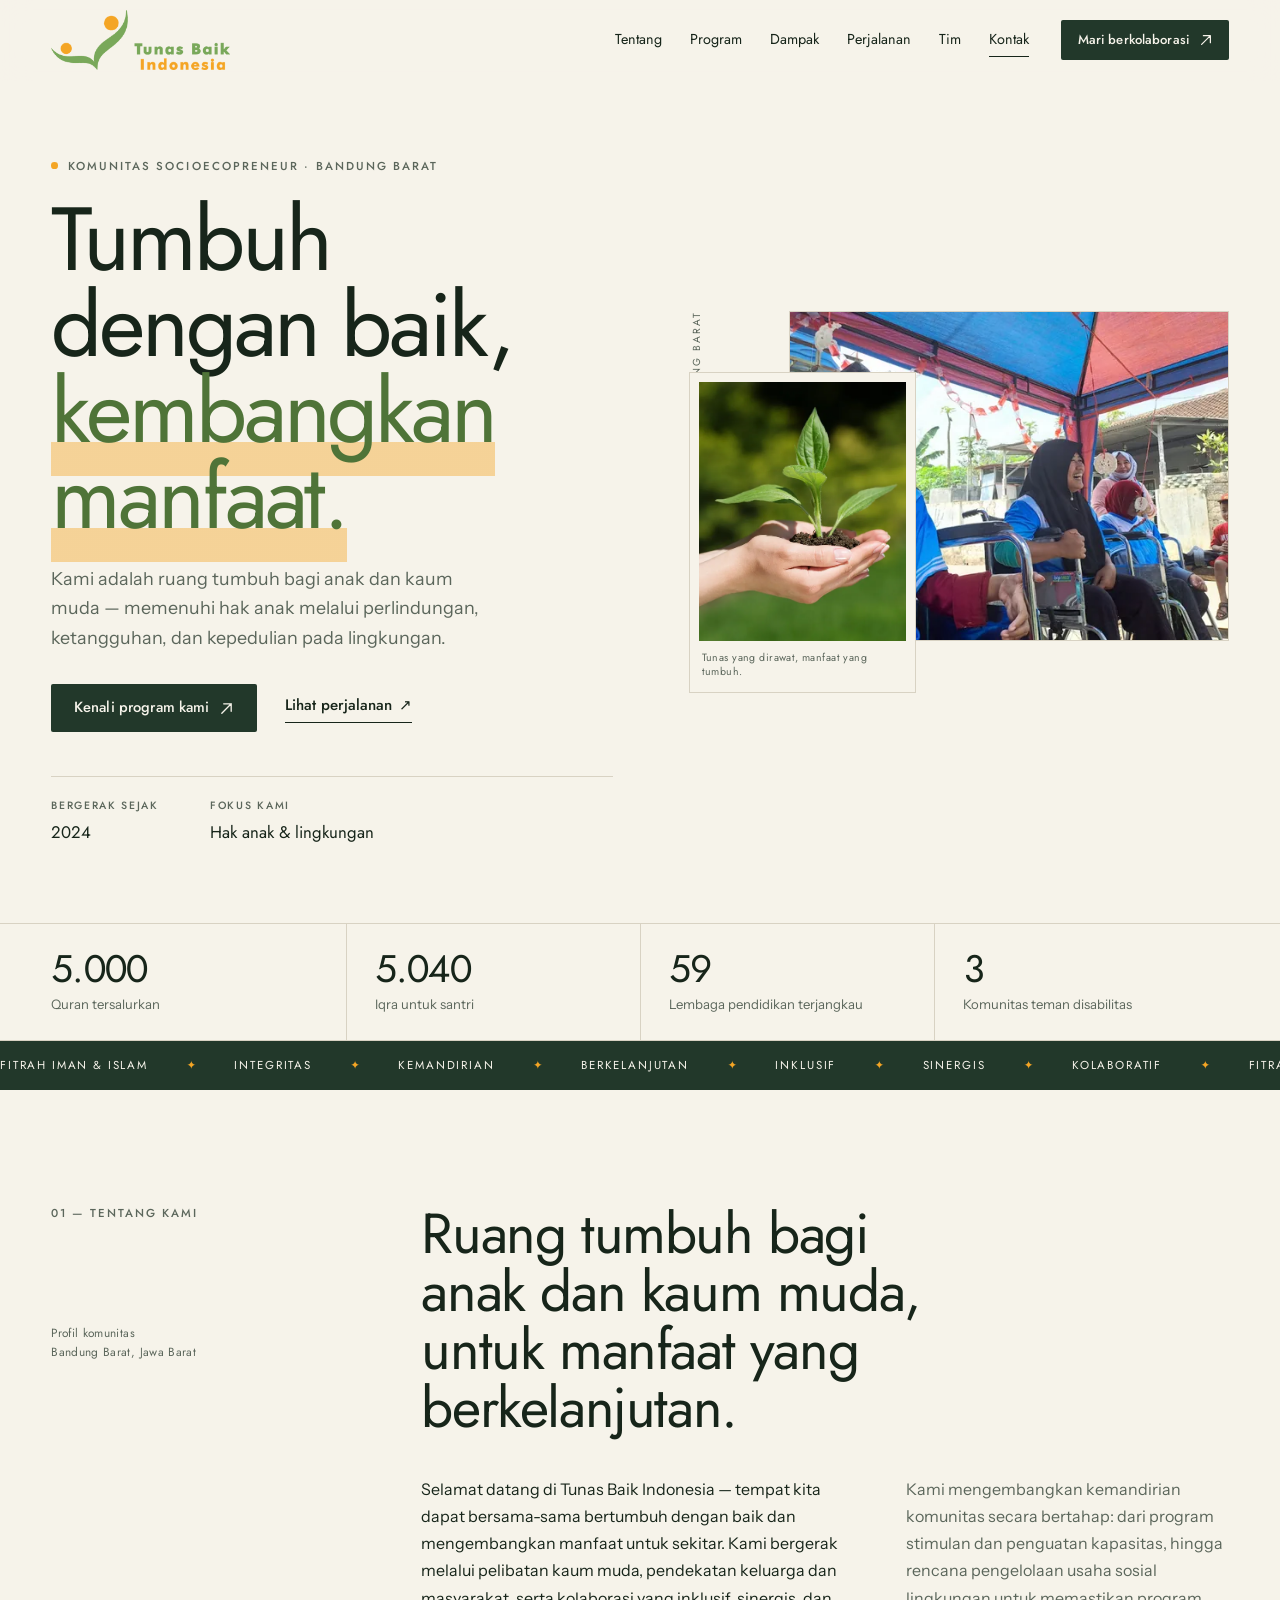
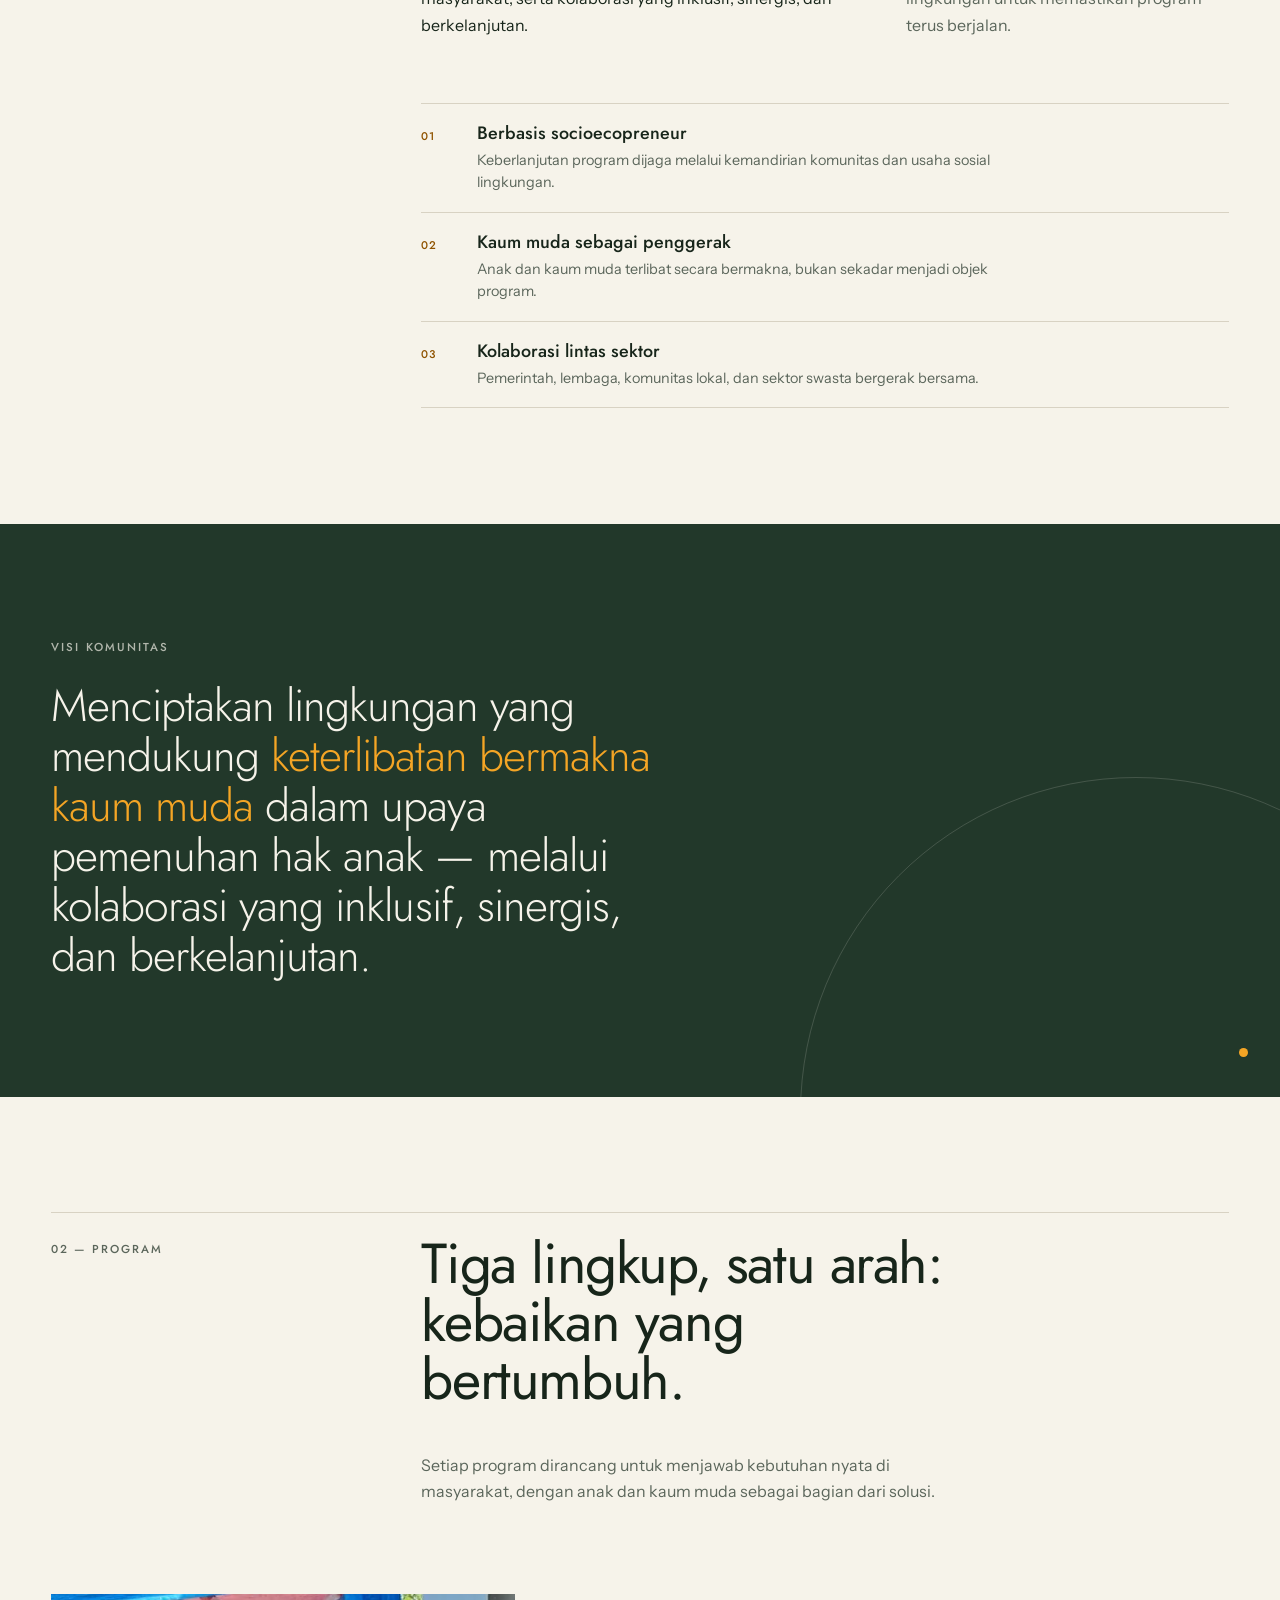
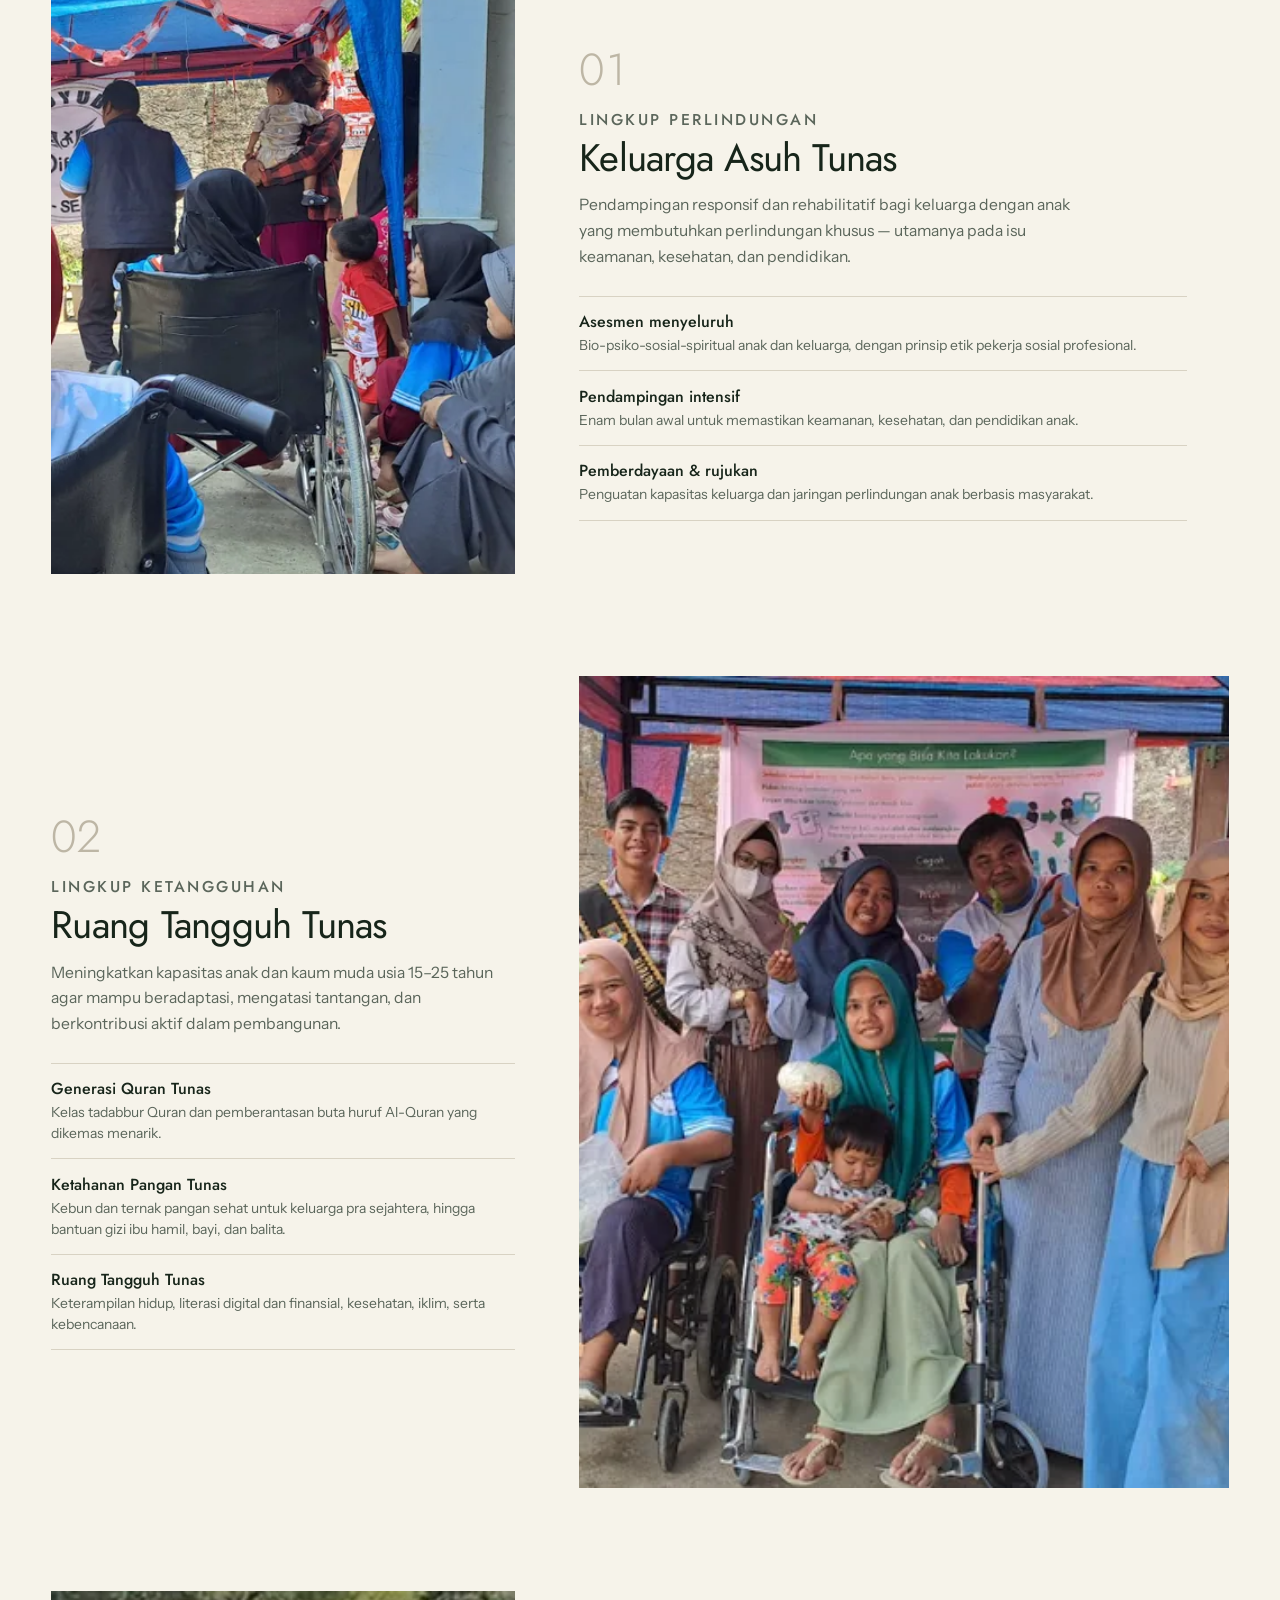
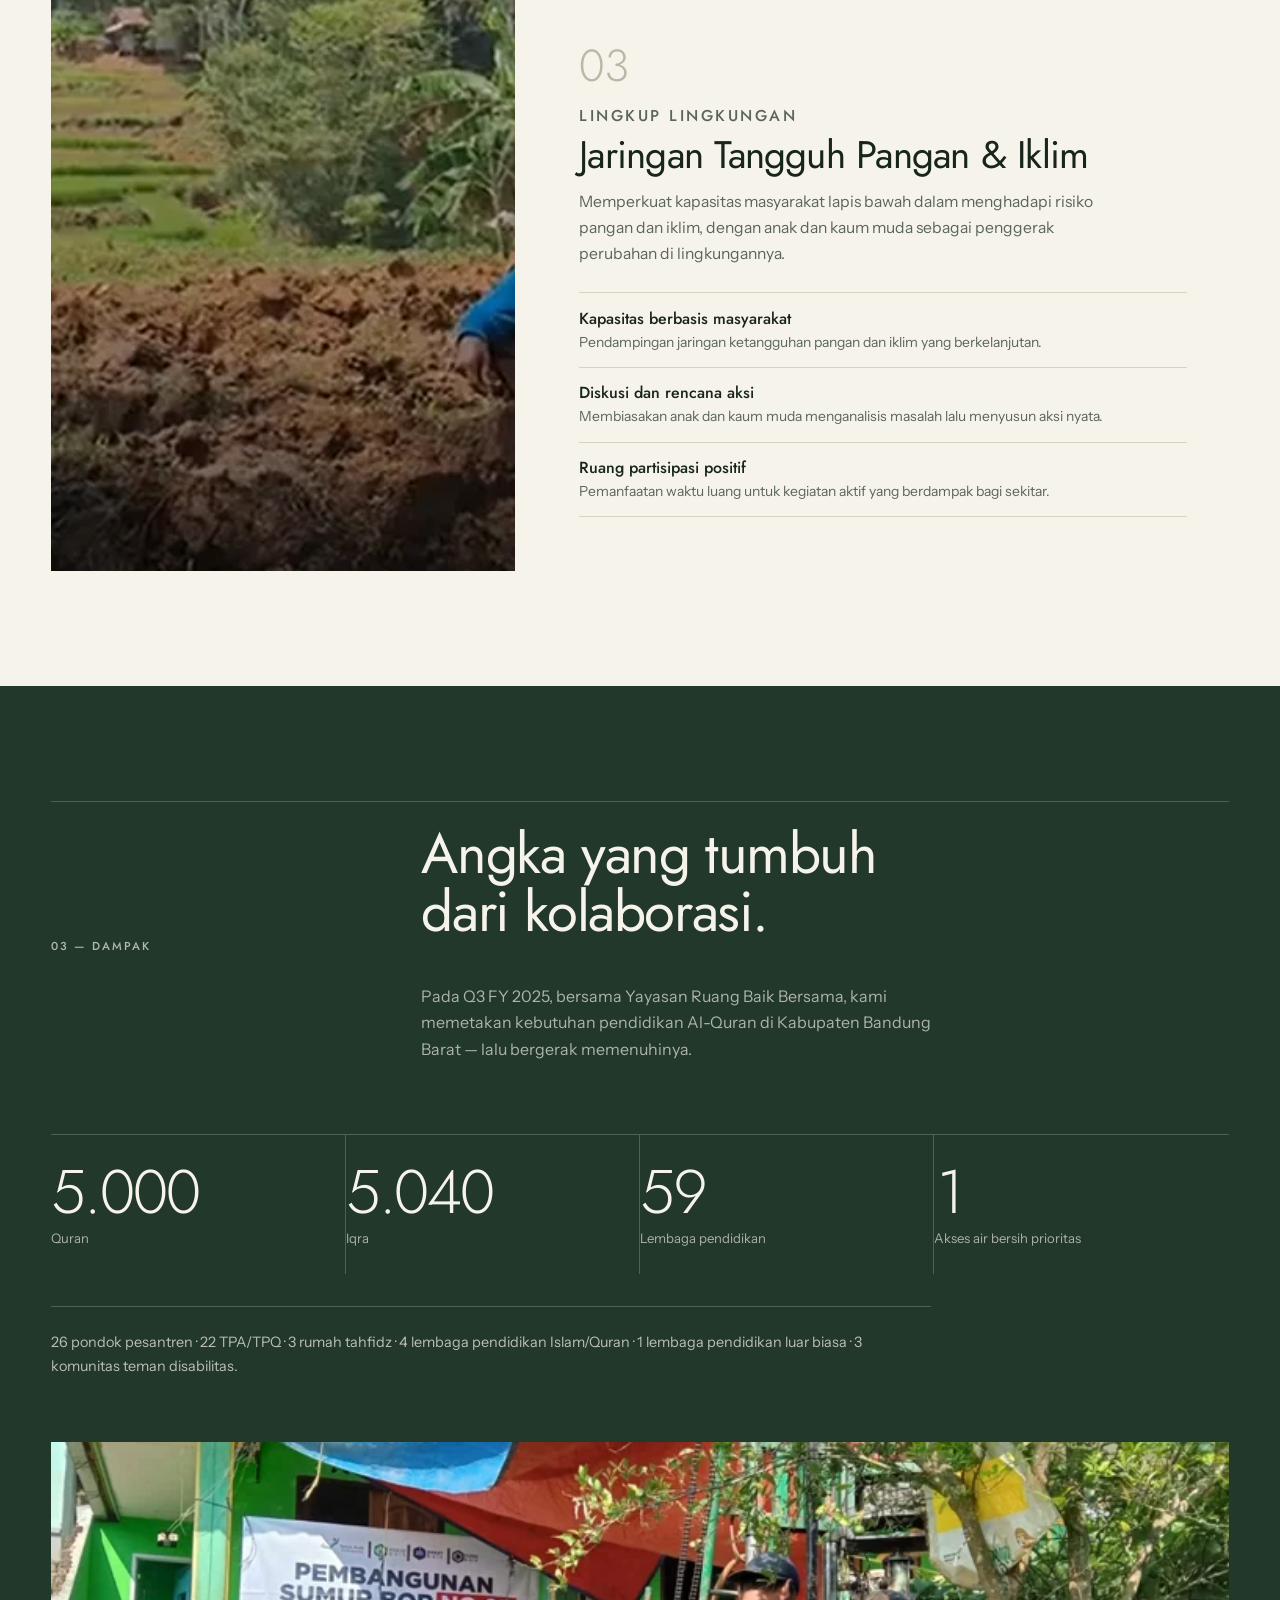
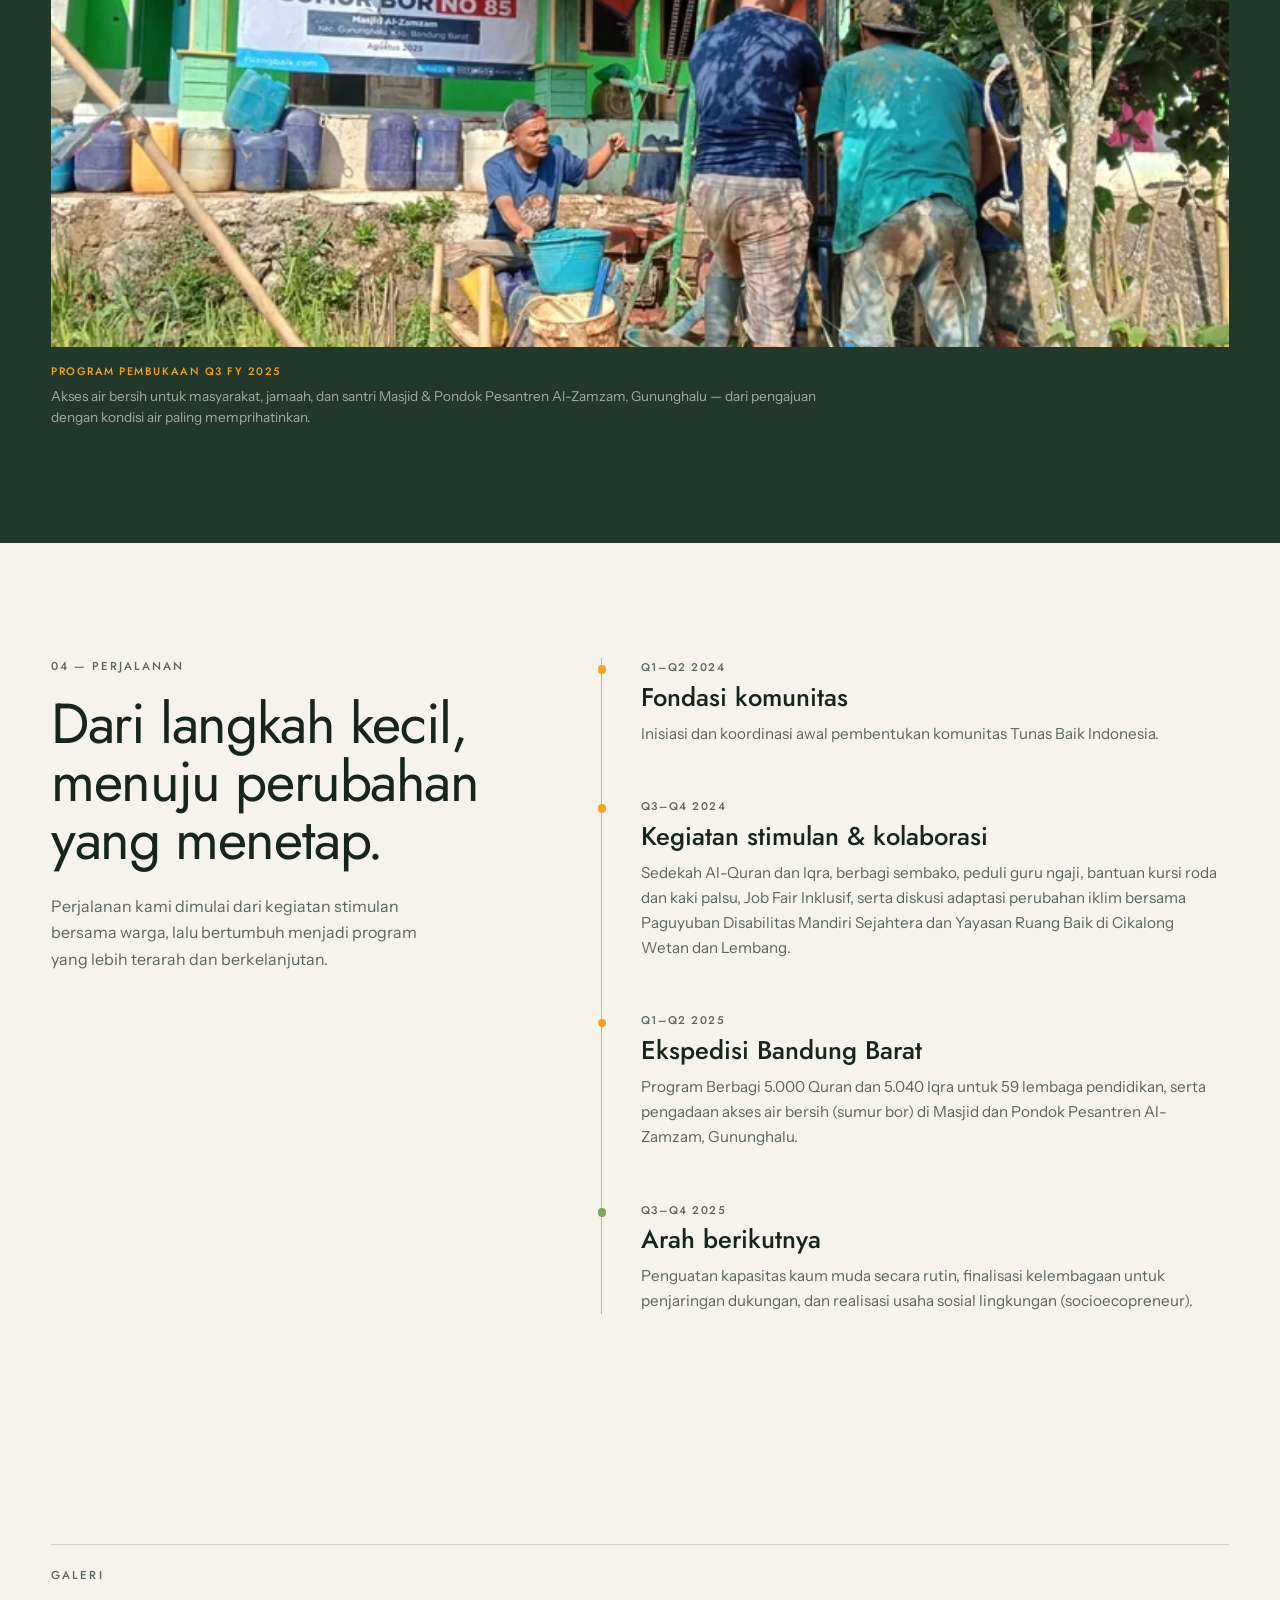
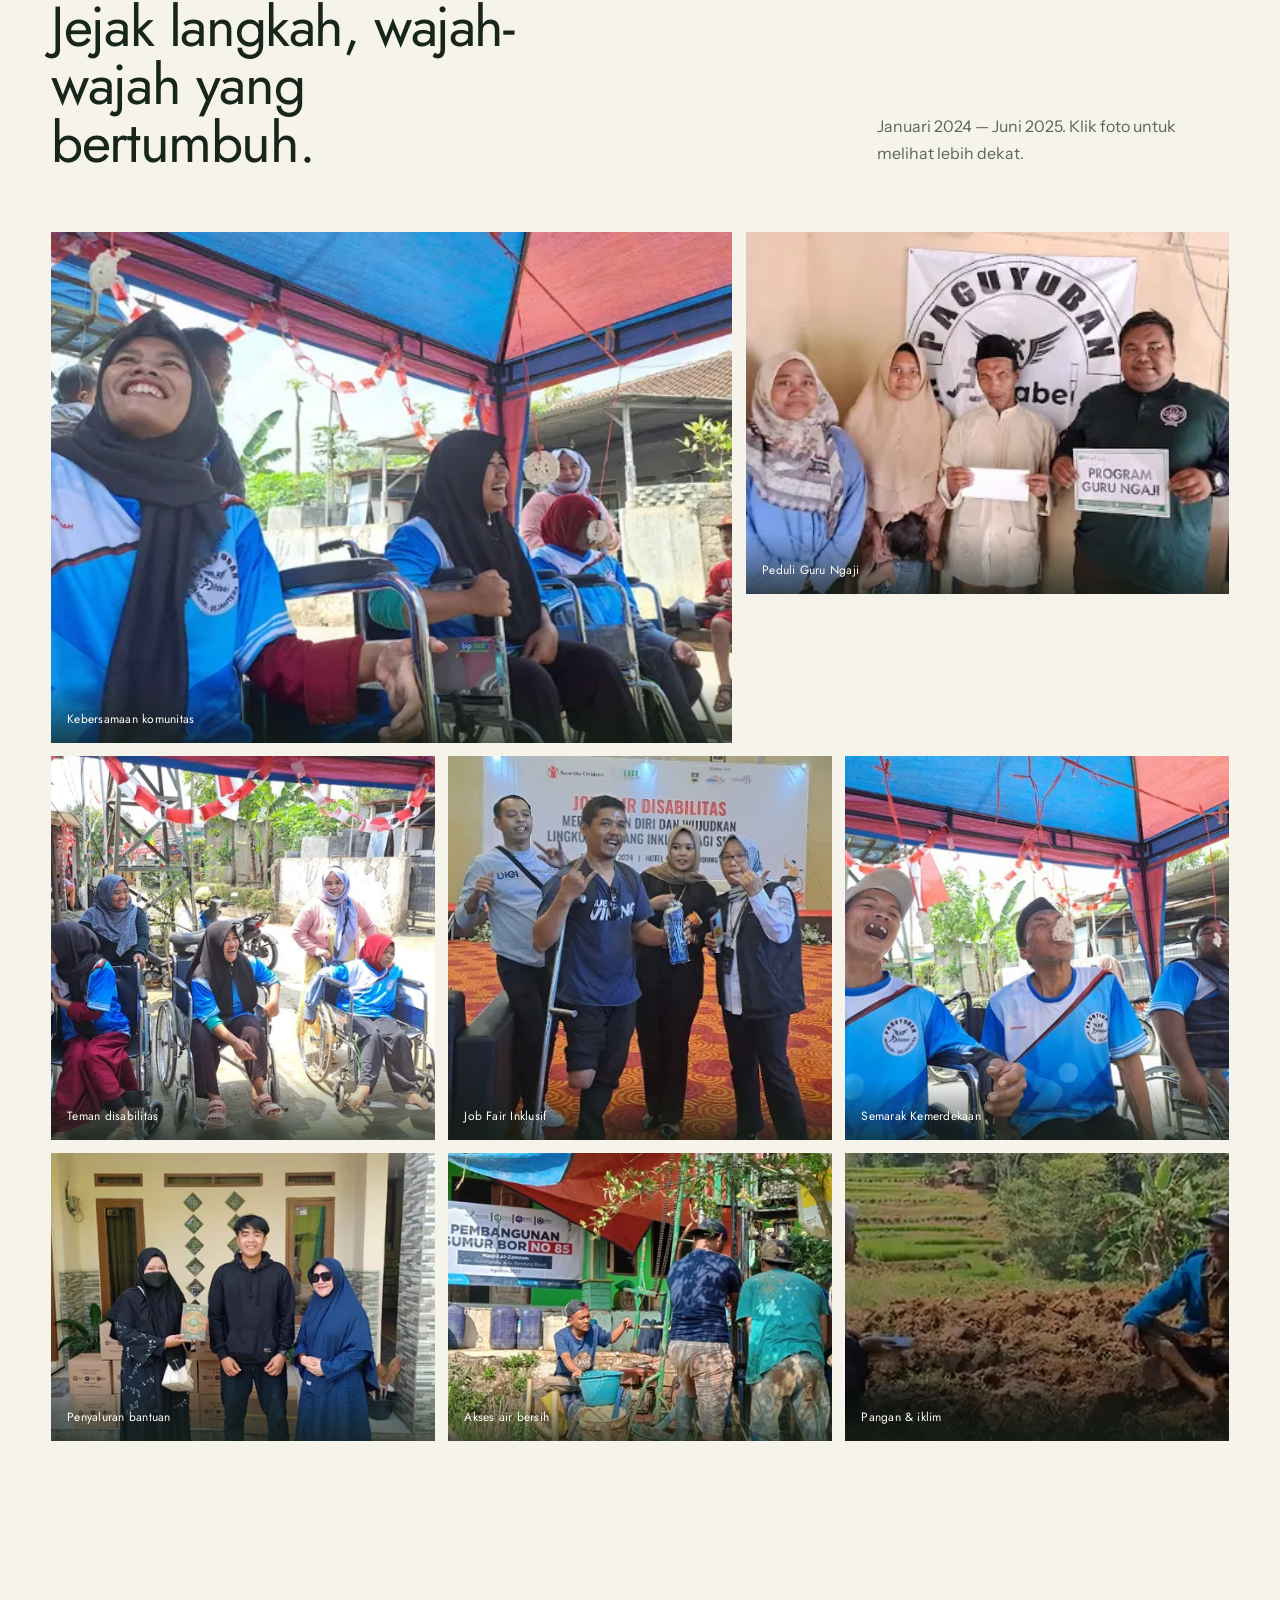
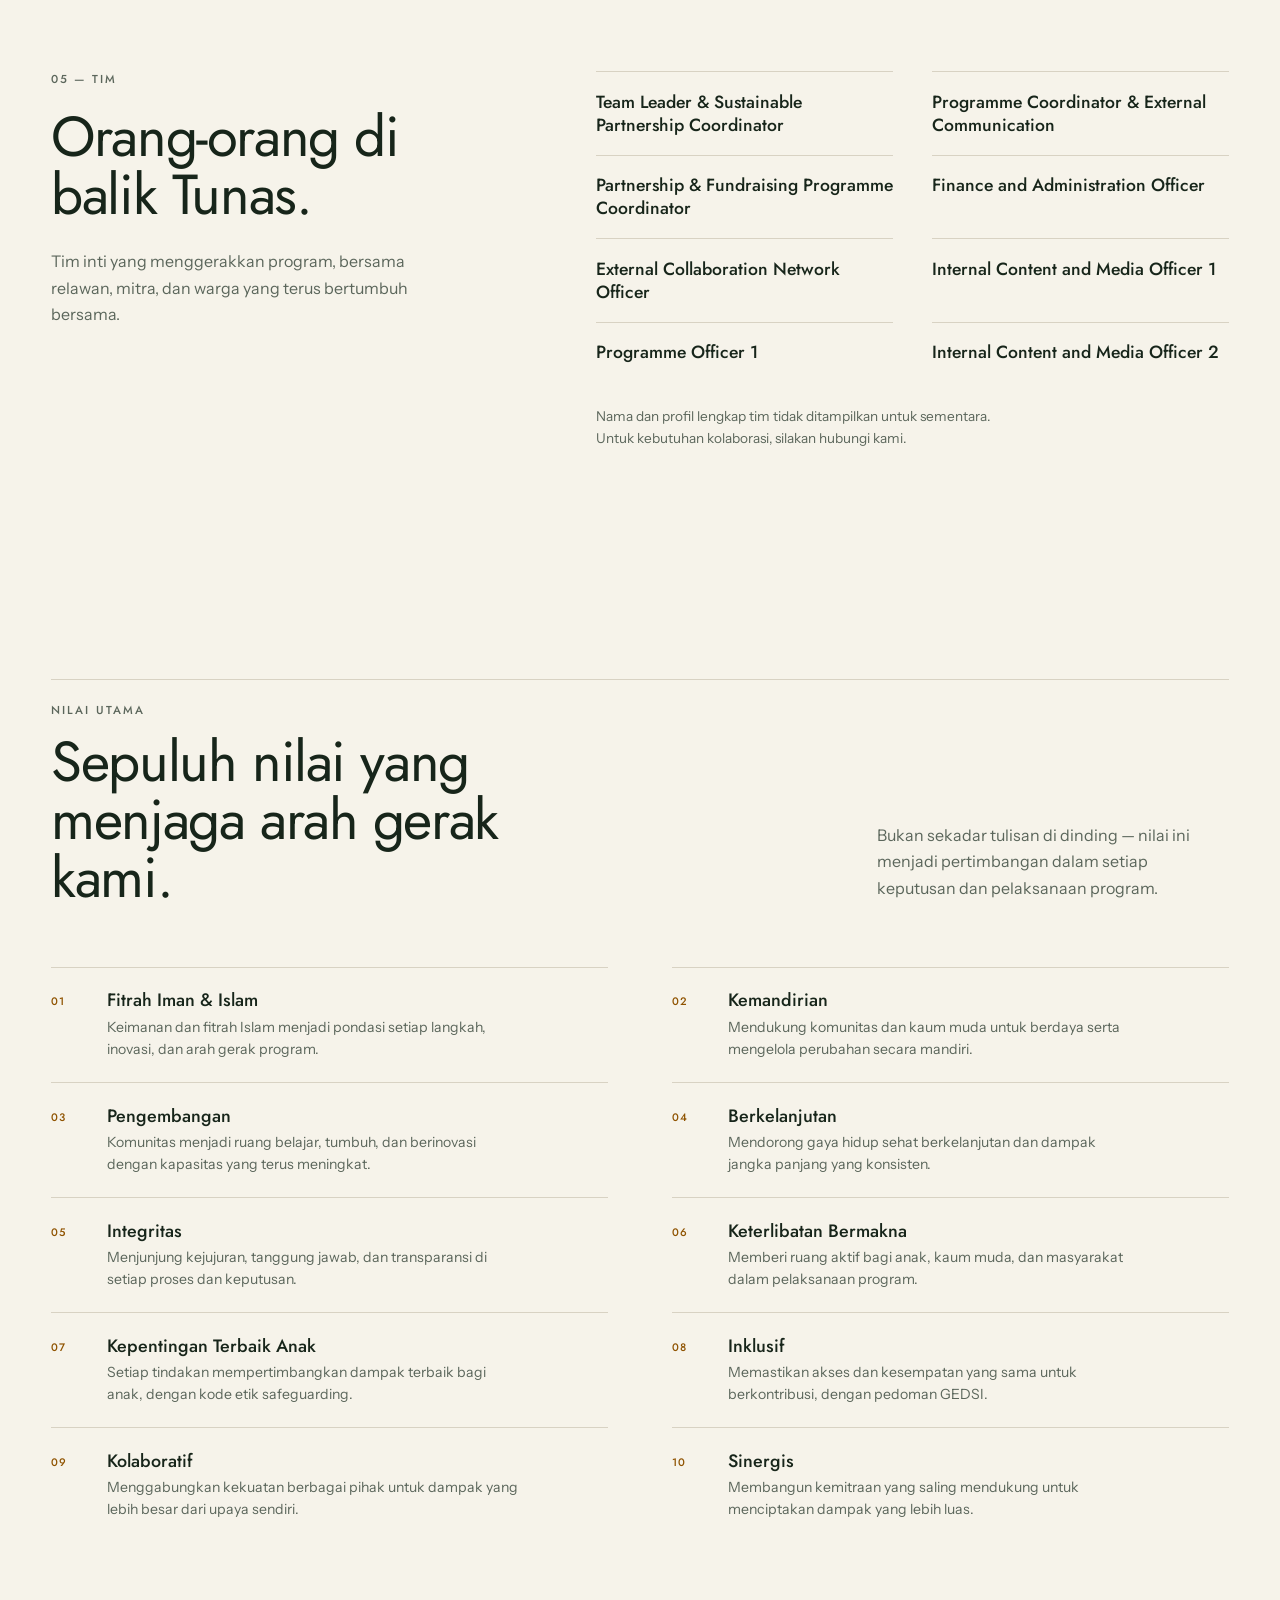
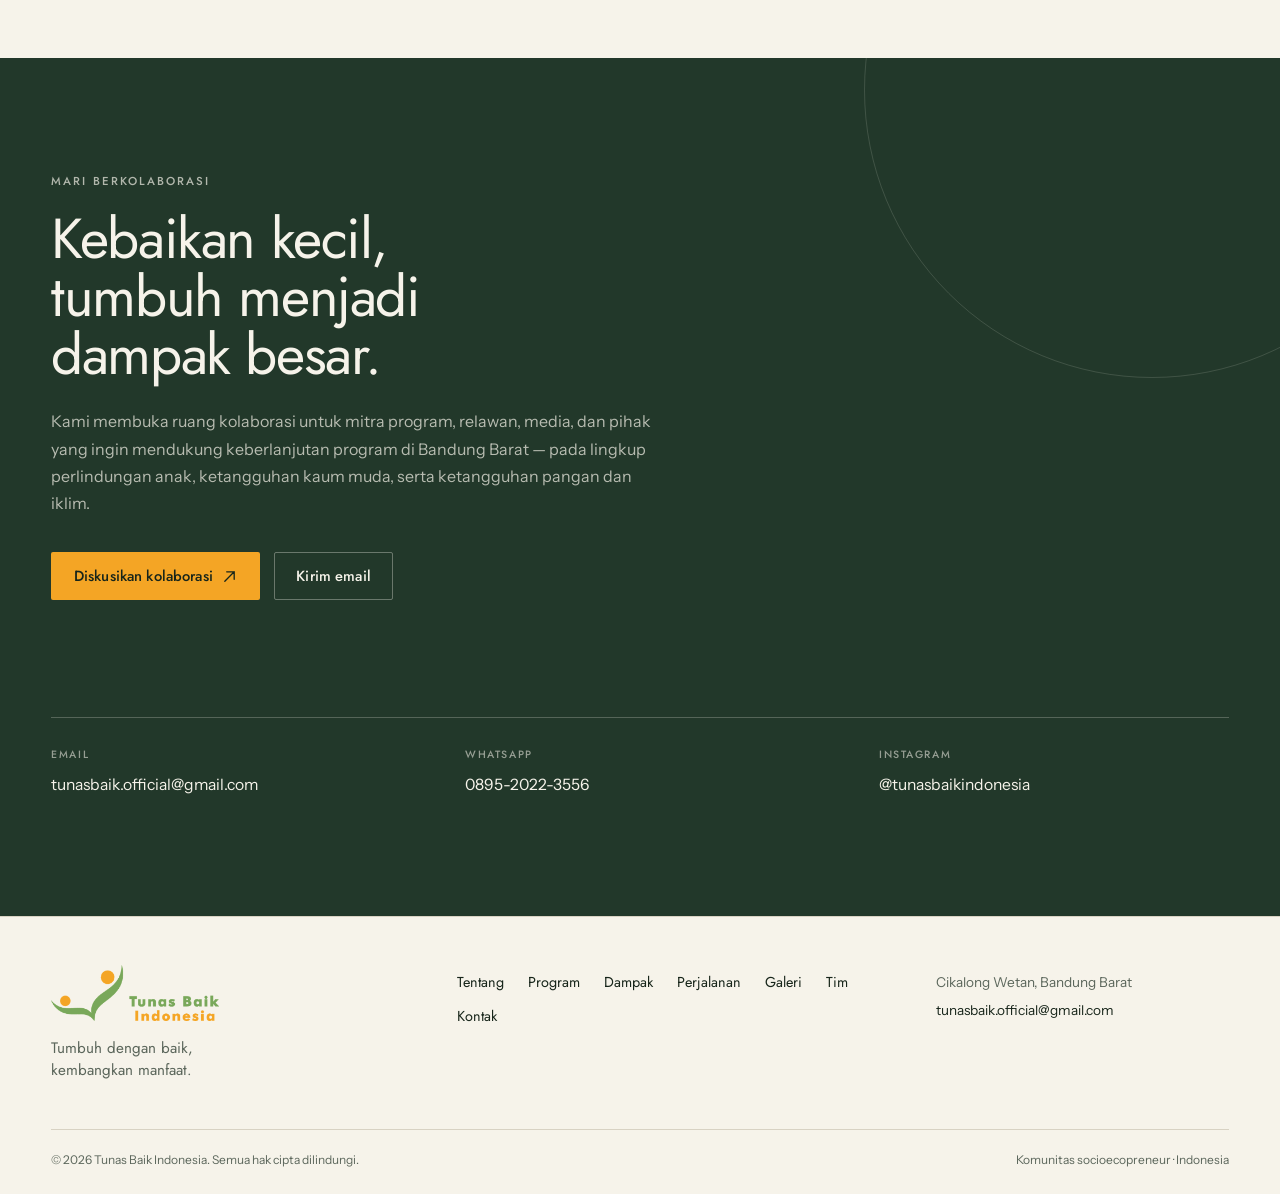
==== commit 3d151e35: "Hide team member names from public page" ====
--- a/public/index.html
+++ b/public/index.html
@@ -445,40 +445,35 @@
           <p class="section-intro">Tim inti yang menggerakkan program, bersama relawan, mitra, dan warga yang terus bertumbuh bersama.</p>
         </div>
 
-        <ul class="team-list" data-reveal>
-          <li>
-            <b>Alzsa Diar H.</b>
-            <span>Team Leader &amp; Sustainable Partnership Coordinator</span>
-          </li>
-          <li>
-            <b>A. Amela Santi</b>
-            <span>Programme Coordinator &amp; External Communication</span>
-          </li>
-          <li>
-            <b>Hilman Hendriawan</b>
-            <span>Partnership &amp; Fundraising Programme Coordinator</span>
-          </li>
-          <li>
-            <b>Anzhanie Tridaniswara</b>
-            <span>Finance and Administration Officer</span>
-          </li>
-          <li>
-            <b>Rudiyana</b>
-            <span>External Collaboration Network Officer</span>
-          </li>
-          <li>
-            <b>Dheana Fadhil</b>
-            <span>Internal Content and Media Officer 1</span>
-          </li>
-          <li>
-            <b>Vinty Fauziah A.</b>
-            <span>Programme Officer 1</span>
-          </li>
-          <li>
-            <b>Raka Yudistira</b>
-            <span>Internal Content and Media Officer 2</span>
-          </li>
-        </ul>
+        <div class="team-details" data-reveal>
+          <ul class="team-list">
+            <li>
+              <b>Team Leader &amp; Sustainable Partnership Coordinator</b>
+            </li>
+            <li>
+              <b>Programme Coordinator &amp; External Communication</b>
+            </li>
+            <li>
+              <b>Partnership &amp; Fundraising Programme Coordinator</b>
+            </li>
+            <li>
+              <b>Finance and Administration Officer</b>
+            </li>
+            <li>
+              <b>External Collaboration Network Officer</b>
+            </li>
+            <li>
+              <b>Internal Content and Media Officer 1</b>
+            </li>
+            <li>
+              <b>Programme Officer 1</b>
+            </li>
+            <li>
+              <b>Internal Content and Media Officer 2</b>
+            </li>
+          </ul>
+          <p class="team-note">Nama dan profil lengkap tim tidak ditampilkan untuk sementara. Untuk kebutuhan kolaborasi, silakan hubungi kami.</p>
+        </div>
       </div>
     </section>
 
--- a/public/styles.css
+++ b/public/styles.css
@@ -1208,11 +1208,12 @@
   line-height: 1.3;
 }
 
-.team-list span {
-  max-width: 34ch;
+.team-note {
+  max-width: 48ch;
+  margin-top: 1.5rem;
   color: var(--muted);
-  font-size: 0.8rem;
-  line-height: 1.45;
+  font-size: 0.85rem;
+  line-height: 1.55;
 }
 
 /* ---------- Values ---------- */
@@ -1422,6 +1423,25 @@
   border-top: 1px solid var(--line);
   font-size: 0.75rem;
   color: var(--muted);
+}
+
+/* ---------- 404 ---------- */
+
+.error-page {
+  padding-block: var(--section-y);
+}
+
+.error-page .eyebrow {
+  margin-bottom: 1.25rem;
+}
+
+.error-page .display {
+  max-width: 14ch;
+  margin-bottom: 1.5rem;
+}
+
+.error-page .lead {
+  max-width: 48ch;
 }
 
 /* ---------- Lightbox ---------- */
